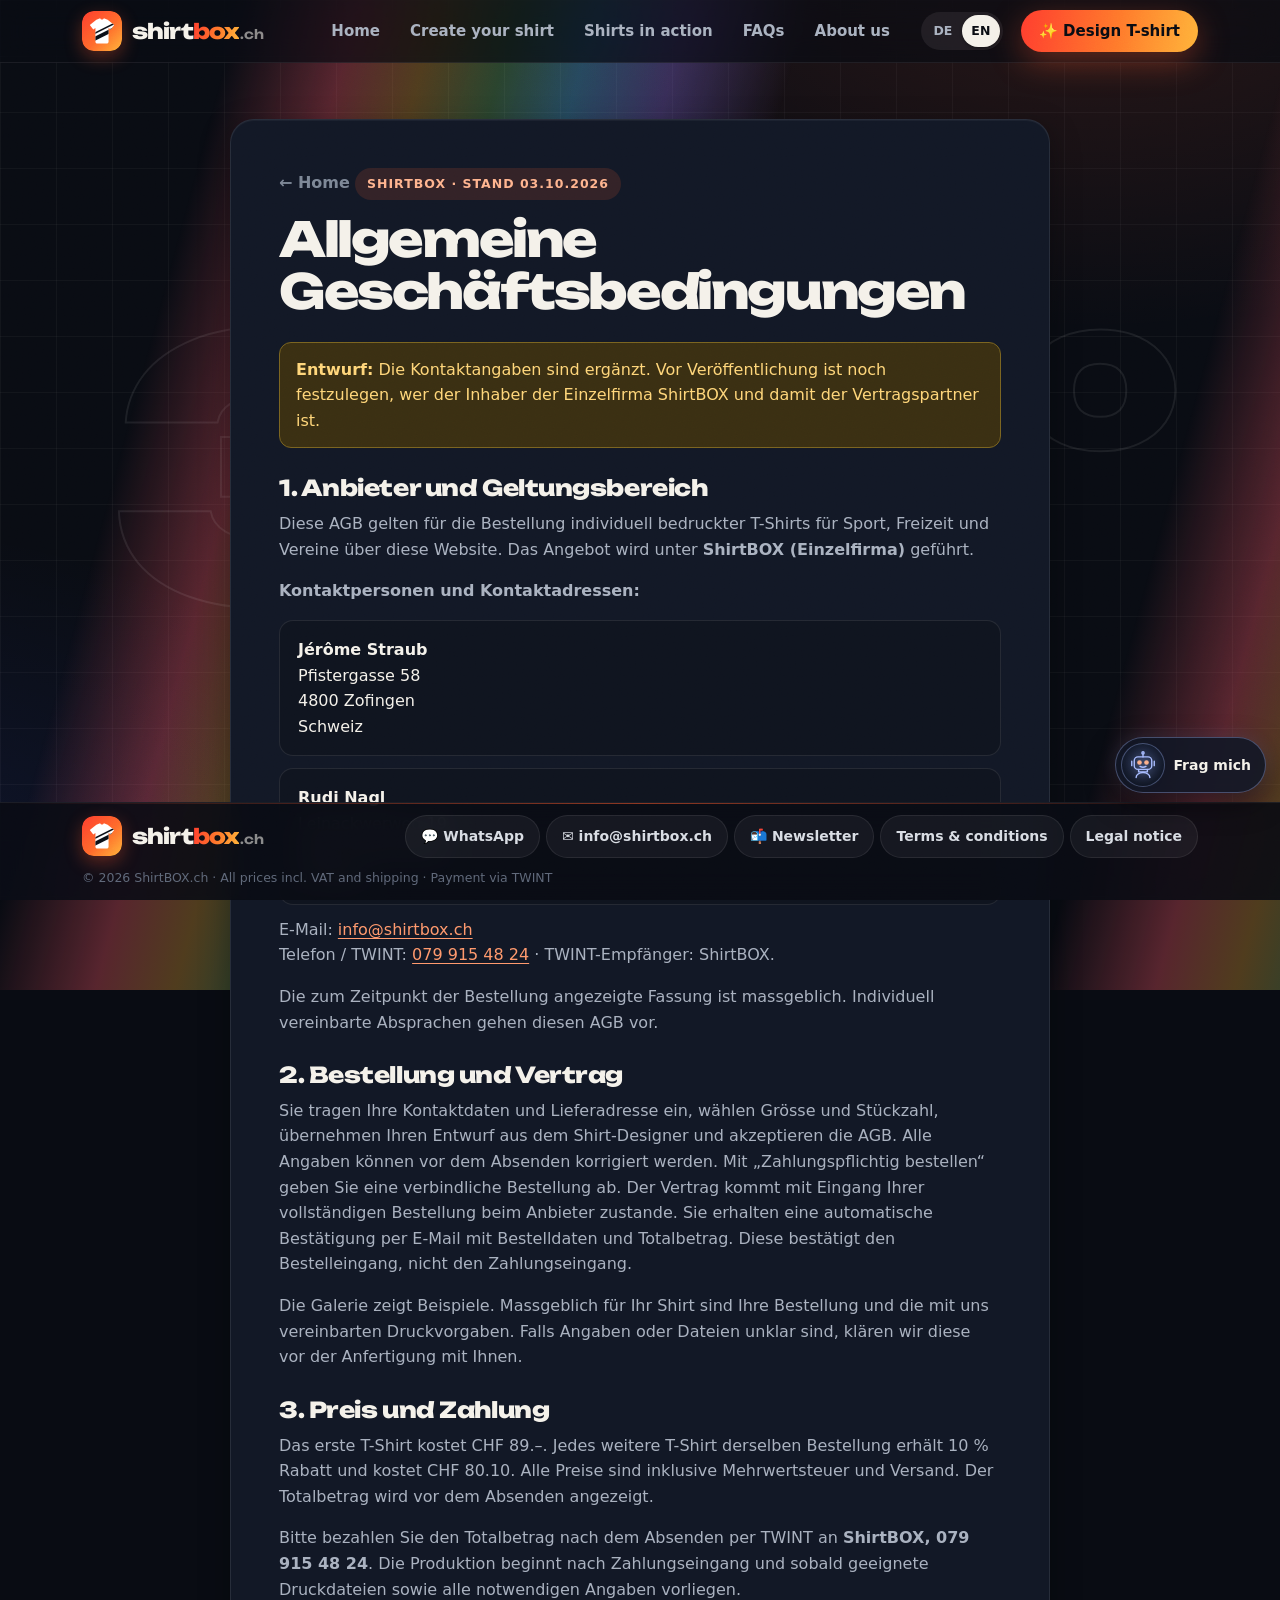
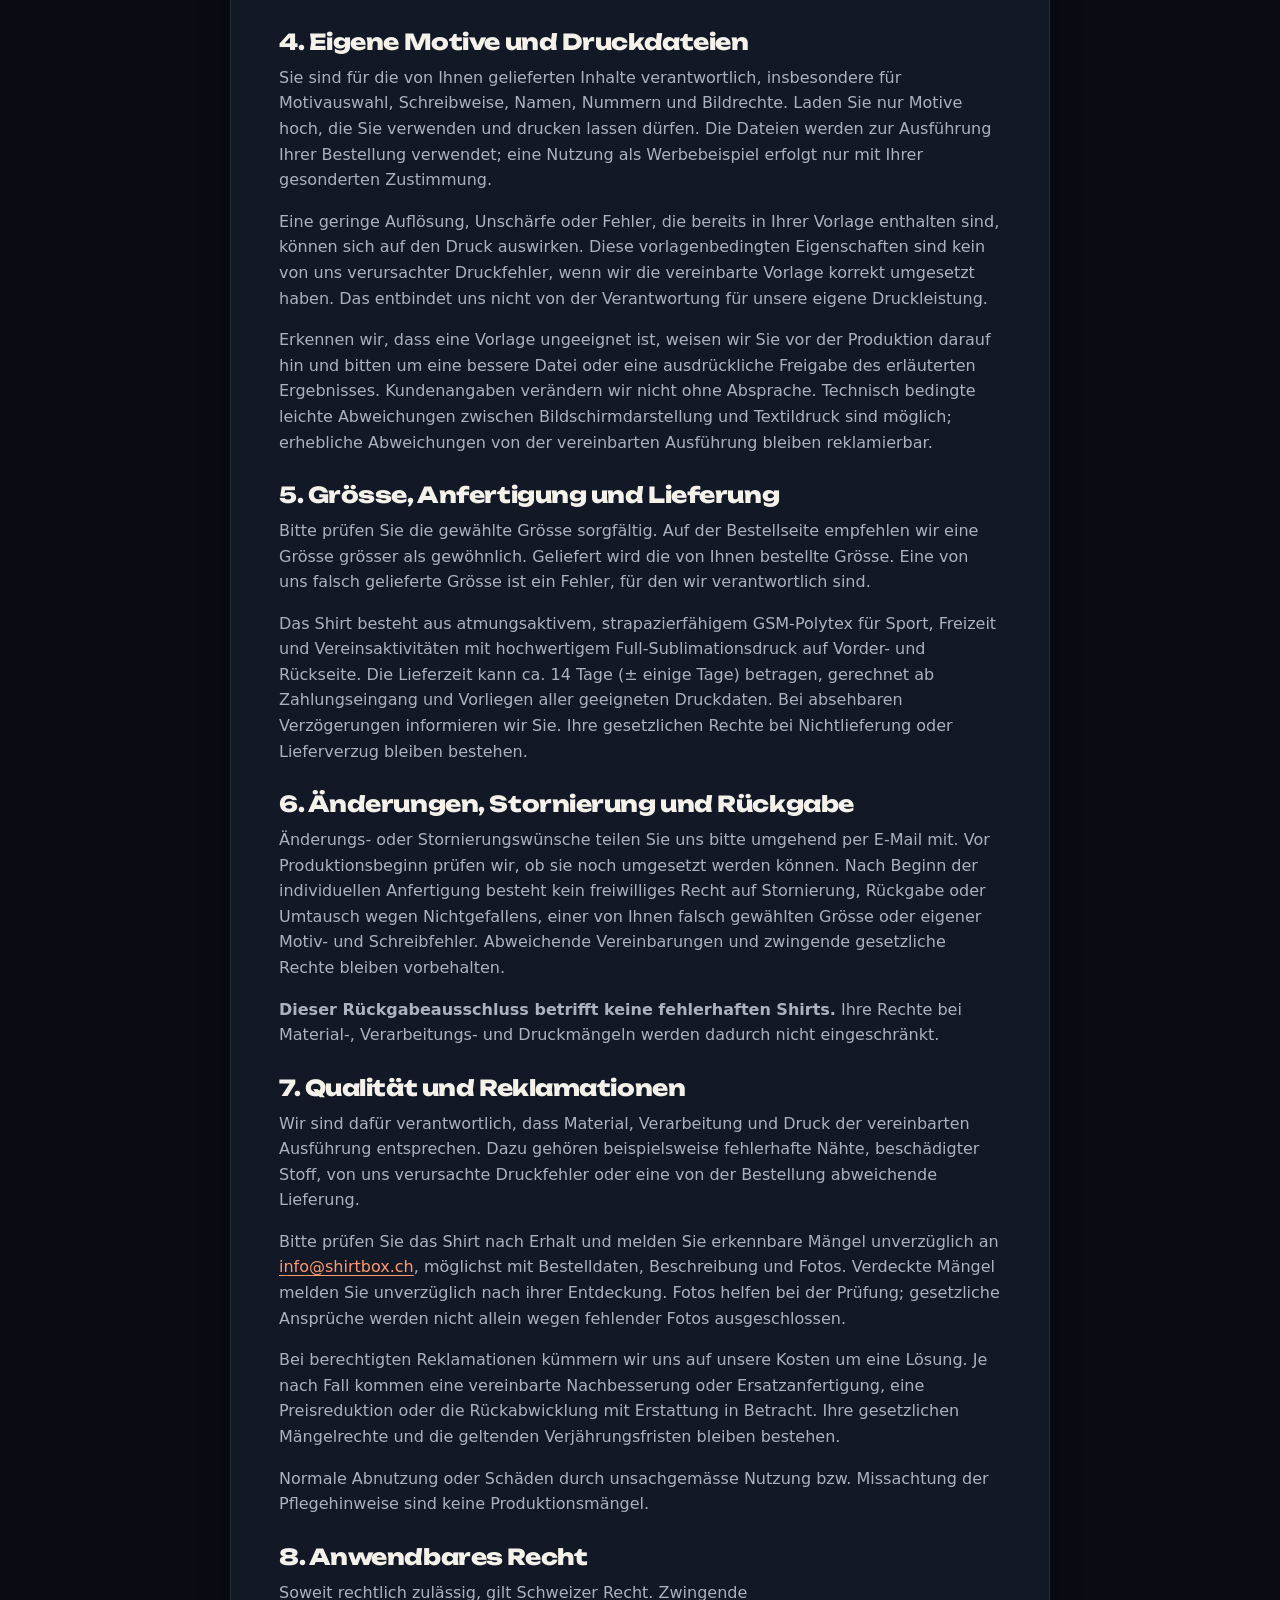
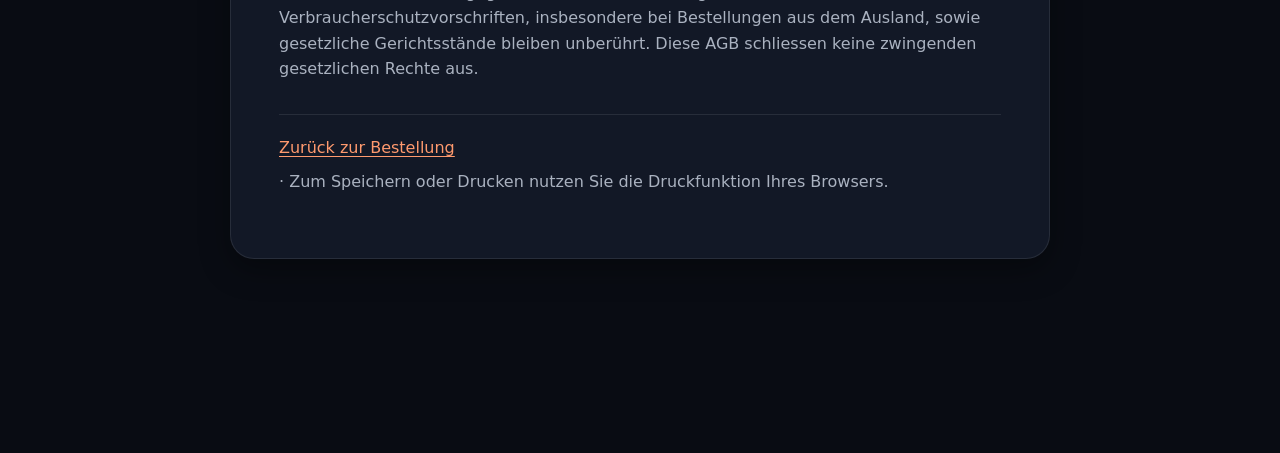
==== agb.html @ a3f75562 "Add files via upload" ====
<!doctype html>
<html lang="de-CH">
<head>
  <meta charset="utf-8">
  <meta name="viewport" content="width=device-width, initial-scale=1">
  <title>Allgemeine Geschäftsbedingungen · ShirtBOX</title>
  <link href="shirtbox-icon.svg" rel="icon" type="image/svg+xml"/><link href="shirtbox.css?v=20261024-360" rel="stylesheet"/><link href="marke.css?v=20261024-fuss" rel="stylesheet"/>
</head>
<body class="page-legal"><header class="masthead">
<a aria-label="ShirtBOX.ch – Startseite" class="brand" href="index.html"><img class="logo-icon" src="shirtbox-icon.svg" alt="" width="64" height="64"/><span class="logo-word">shirt<b>box</b><small>.ch</small></span></a>
<nav aria-label="Hauptnavigation"><a href="index.html">Startseite</a><a href="designhilfe.html">Shirt erstellen</a><a href="shirts-live.html">Shirts live</a><a href="faq.html">FAQs</a><a href="ueber-uns.html">Über uns</a></nav>
<a class="mobile-order-shortcut" href="bestellen.html#bestellen" hidden aria-hidden="true">Zur Bestellung</a>
<div aria-label="Sprache / Language" class="language-switch"><button data-lang="de" type="button">DE</button><button data-lang="en" type="button">EN</button></div>
<a class="btn btn-primary head-cta" href="designhilfe.html">✨ T-Shirt designen</a>
</header>
  <main class="legal-page">
    <a class="legal-back" href="index.html">← Startseite</a>
    <div class="result-label">ShirtBOX · STAND 03.10.2026</div>
    <h1>Allgemeine Geschäftsbedingungen</h1>
    <p class="legal-draft"><strong>Entwurf:</strong> Die Kontaktangaben sind ergänzt. Vor Veröffentlichung ist noch festzulegen, wer der Inhaber der Einzelfirma ShirtBOX und damit der Vertragspartner ist.</p>
    <section><h2>1. Anbieter und Geltungsbereich</h2>
      <p>Diese AGB gelten für die Bestellung individuell bedruckter T-Shirts für Sport, Freizeit und Vereine über diese Website. Das Angebot wird unter <strong>ShirtBOX (Einzelfirma)</strong> geführt.</p>
      <p><strong>Kontaktpersonen und Kontaktadressen:</strong></p>
      <address class="seller-address"><strong>Jérôme Straub</strong><br>Pfistergasse 58<br>4800 Zofingen<br>Schweiz</address>
      <address class="seller-address"><strong>Rudi Nagl</strong><br>Leinackwerweg 19<br>5014 Gretzenbach<br>Schweiz</address>
      <p>E-Mail: <a href="mailto:info@shirtbox.ch">info@shirtbox.ch</a><br>Telefon / TWINT: <a href="tel:+41799154824">079 915 48 24</a> · TWINT-Empfänger: ShirtBOX.</p>
      <p>Die zum Zeitpunkt der Bestellung angezeigte Fassung ist massgeblich. Individuell vereinbarte Absprachen gehen diesen AGB vor.</p></section>
    <section><h2>2. Bestellung und Vertrag</h2>
      <p>Sie tragen Ihre Kontaktdaten und Lieferadresse ein, wählen Grösse und Stückzahl, übernehmen Ihren Entwurf aus dem Shirt-Designer und akzeptieren die AGB. Alle Angaben können vor dem Absenden korrigiert werden. Mit „Zahlungspflichtig bestellen“ geben Sie eine verbindliche Bestellung ab. Der Vertrag kommt mit Eingang Ihrer vollständigen Bestellung beim Anbieter zustande. Sie erhalten eine automatische Bestätigung per E-Mail mit Bestelldaten und Totalbetrag. Diese bestätigt den Bestelleingang, nicht den Zahlungseingang.</p>
      <p>Die Galerie zeigt Beispiele. Massgeblich für Ihr Shirt sind Ihre Bestellung und die mit uns vereinbarten Druckvorgaben. Falls Angaben oder Dateien unklar sind, klären wir diese vor der Anfertigung mit Ihnen.</p></section>
    <section><h2>3. Preis und Zahlung</h2>
      <p>Das erste T-Shirt kostet CHF 89.–. Jedes weitere T-Shirt derselben Bestellung erhält 10 % Rabatt und kostet CHF 80.10. Alle Preise sind inklusive Mehrwertsteuer und Versand. Der Totalbetrag wird vor dem Absenden angezeigt.</p>
      <p>Bitte bezahlen Sie den Totalbetrag nach dem Absenden per TWINT an <strong>ShirtBOX, 079 915 48 24</strong>. Die Produktion beginnt nach Zahlungseingang und sobald geeignete Druckdateien sowie alle notwendigen Angaben vorliegen.</p></section>
    <section><h2>4. Eigene Motive und Druckdateien</h2>
      <p>Sie sind für die von Ihnen gelieferten Inhalte verantwortlich, insbesondere für Motivauswahl, Schreibweise, Namen, Nummern und Bildrechte. Laden Sie nur Motive hoch, die Sie verwenden und drucken lassen dürfen. Die Dateien werden zur Ausführung Ihrer Bestellung verwendet; eine Nutzung als Werbebeispiel erfolgt nur mit Ihrer gesonderten Zustimmung.</p>
      <p>Eine geringe Auflösung, Unschärfe oder Fehler, die bereits in Ihrer Vorlage enthalten sind, können sich auf den Druck auswirken. Diese vorlagenbedingten Eigenschaften sind kein von uns verursachter Druckfehler, wenn wir die vereinbarte Vorlage korrekt umgesetzt haben. Das entbindet uns nicht von der Verantwortung für unsere eigene Druckleistung.</p>
      <p>Erkennen wir, dass eine Vorlage ungeeignet ist, weisen wir Sie vor der Produktion darauf hin und bitten um eine bessere Datei oder eine ausdrückliche Freigabe des erläuterten Ergebnisses. Kundenangaben verändern wir nicht ohne Absprache. Technisch bedingte leichte Abweichungen zwischen Bildschirmdarstellung und Textildruck sind möglich; erhebliche Abweichungen von der vereinbarten Ausführung bleiben reklamierbar.</p></section>
    <section><h2>5. Grösse, Anfertigung und Lieferung</h2>
      <p>Bitte prüfen Sie die gewählte Grösse sorgfältig. Auf der Bestellseite empfehlen wir eine Grösse grösser als gewöhnlich. Geliefert wird die von Ihnen bestellte Grösse. Eine von uns falsch gelieferte Grösse ist ein Fehler, für den wir verantwortlich sind.</p>
      <p>Das Shirt besteht aus atmungsaktivem, strapazierfähigem GSM-Polytex für Sport, Freizeit und Vereinsaktivitäten mit hochwertigem Full-Sublimationsdruck auf Vorder- und Rückseite. Die Lieferzeit kann ca. 14 Tage (± einige Tage) betragen, gerechnet ab Zahlungseingang und Vorliegen aller geeigneten Druckdaten. Bei absehbaren Verzögerungen informieren wir Sie. Ihre gesetzlichen Rechte bei Nichtlieferung oder Lieferverzug bleiben bestehen.</p></section>
    <section><h2>6. Änderungen, Stornierung und Rückgabe</h2>
      <p>Änderungs- oder Stornierungswünsche teilen Sie uns bitte umgehend per E-Mail mit. Vor Produktionsbeginn prüfen wir, ob sie noch umgesetzt werden können. Nach Beginn der individuellen Anfertigung besteht kein freiwilliges Recht auf Stornierung, Rückgabe oder Umtausch wegen Nichtgefallens, einer von Ihnen falsch gewählten Grösse oder eigener Motiv- und Schreibfehler. Abweichende Vereinbarungen und zwingende gesetzliche Rechte bleiben vorbehalten.</p>
      <p><strong>Dieser Rückgabeausschluss betrifft keine fehlerhaften Shirts.</strong> Ihre Rechte bei Material-, Verarbeitungs- und Druckmängeln werden dadurch nicht eingeschränkt.</p></section>
    <section><h2>7. Qualität und Reklamationen</h2>
      <p>Wir sind dafür verantwortlich, dass Material, Verarbeitung und Druck der vereinbarten Ausführung entsprechen. Dazu gehören beispielsweise fehlerhafte Nähte, beschädigter Stoff, von uns verursachte Druckfehler oder eine von der Bestellung abweichende Lieferung.</p>
      <p>Bitte prüfen Sie das Shirt nach Erhalt und melden Sie erkennbare Mängel unverzüglich an <a href="mailto:info@shirtbox.ch">info@shirtbox.ch</a>, möglichst mit Bestelldaten, Beschreibung und Fotos. Verdeckte Mängel melden Sie unverzüglich nach ihrer Entdeckung. Fotos helfen bei der Prüfung; gesetzliche Ansprüche werden nicht allein wegen fehlender Fotos ausgeschlossen.</p>
      <p>Bei berechtigten Reklamationen kümmern wir uns auf unsere Kosten um eine Lösung. Je nach Fall kommen eine vereinbarte Nachbesserung oder Ersatzanfertigung, eine Preisreduktion oder die Rückabwicklung mit Erstattung in Betracht. Ihre gesetzlichen Mängelrechte und die geltenden Verjährungsfristen bleiben bestehen.</p>
      <p>Normale Abnutzung oder Schäden durch unsachgemässe Nutzung bzw. Missachtung der Pflegehinweise sind keine Produktionsmängel.</p></section>
    <section><h2>8. Anwendbares Recht</h2>
      <p>Soweit rechtlich zulässig, gilt Schweizer Recht. Zwingende Verbraucherschutzvorschriften, insbesondere bei Bestellungen aus dem Ausland, sowie gesetzliche Gerichtsstände bleiben unberührt. Diese AGB schliessen keine zwingenden gesetzlichen Rechte aus.</p></section>
    <p class="legal-actions"><a href="index.html">Zurück zur Bestellung</a> · Zum Speichern oder Drucken nutzen Sie die Druckfunktion Ihres Browsers.</p>
  </main>
<footer class="site-footer">
<div class="footer-inner">
<a aria-label="ShirtBOX.ch – Startseite" class="brand" href="index.html"><img class="logo-icon" src="shirtbox-icon.svg" alt="" width="64" height="64" loading="lazy"/><span class="logo-word">shirt<b>box</b><small>.ch</small></span></a>
<nav class="footer-links" aria-label="Kontakt und Rechtliches"><a class="wa" href="https://wa.me/41764690100" rel="noopener" target="_blank">💬 WhatsApp</a><a href="mailto:info@shirtbox.ch">✉️ info@shirtbox.ch</a><a href="newsletter.html">📬 Newsletter</a><a href="agb.html">AGB</a><a href="impressum.html">Impressum</a></nav>
</div>
<p class="footer-legal"><a class="footer-admin" href="https://admin.shirtbox.ch/" rel="nofollow">© 2026 ShirtBOX.ch</a> · Alle Preise inkl. MwSt. und Versand · Bezahlung per TWINT</p>
</footer>
<script defer src="navigation.js?v=20261102-mobil"></script><script defer src="language.js?v=20261102-seite1"></script><script defer src="shirti.js?v=20261102-layout"></script>
</body>
</html>
---- shirtbox.css ----
/* ShirtBOX Design-System 2026 – dunkel, sportlich, Orange.
   Gilt für alle Seiten. Designer (gestalter.css) und Bestellung (bestellung.css) bauen darauf auf.
   --ink ist die Textfarbe (hell), --solid die dunkle Füllfläche, --on-accent der Text auf Orange. */
:root{
  color-scheme:dark;
  --bg:#090c13;--surface:#121826;--surface-2:#0f141f;--ink:#f4f1ea;--ink-2:#aab2c0;--ink-3:#7d8796;
  --line:#ffffff17;--line-2:#ffffff2b;--solid:#232b3b;--on-accent:#090c13;
  --accent:#ff5b2e;--accent-hover:#ff7a54;--accent-soft:#ff5b2e24;
  --fire:linear-gradient(100deg,#ff3d2e,#ff7a2b 55%,#ffb43a);
  --blue:#7d9bff;--blue-soft:#3b5bff26;--sand:#3a3122;--mint:#3ddc8a;--mint-soft:#1f9d6126;--warn:#f4b000;--error:#ff6b5e;
  --radius:20px;--radius-sm:12px;--shadow:0 1px 0 #ffffff0a inset,0 10px 30px #00000059;--shadow-lg:0 1px 0 #ffffff0f inset,0 30px 70px #000000a6;
  --font:"Inter","Segoe UI Variable Text","Segoe UI",system-ui,-apple-system,"Helvetica Neue",Arial,sans-serif;
  --display:"Unbounded","Segoe UI Variable Display","Segoe UI",system-ui,-apple-system,"Helvetica Neue",Arial,sans-serif;
  --wrap:1180px;--gutter:clamp(16px,4vw,32px);
}
*,*::before,*::after{box-sizing:border-box}
/* Feines Raster, orange und blaue Lichtflecken hinter jeder Seite. Der Hintergrund liegt auf html, damit der Regenbogen-Wind (body::after) dazwischen Platz hat. */
html{scroll-behavior:smooth;-webkit-text-size-adjust:100%;background:linear-gradient(#ffffff09 1px,transparent 1px) 0 0/56px 56px fixed,linear-gradient(90deg,#ffffff09 1px,transparent 1px) 0 0/56px 56px fixed,radial-gradient(900px 600px at 85% -10%,#ff5b2e26,transparent 70%) fixed,radial-gradient(800px 600px at -10% 105%,#3b5bff1f,transparent 70%) fixed,var(--bg)}
body{margin:0;background:transparent;color:var(--ink);font:16px/1.6 var(--font);-webkit-font-smoothing:antialiased;overflow-x:hidden}
/* Regenbogen-Wind: feine, helle Farbschleier ziehen langsam von rechts nach links über den Hintergrund. */
body::after{content:"";position:fixed;top:-10vh;left:0;z-index:-1;width:300vw;height:120vh;pointer-events:none;
  background:repeating-linear-gradient(105deg,transparent 0,transparent 20vw,#ff5b6a52 29vw,#ffb43a4a 35vw,#9dff8a3a 41vw,#5ec8ff52 47vw,#9b7bff4a 54vw,transparent 63vw,transparent 80vw);
  animation:sbWind 26s linear infinite;will-change:transform}
@keyframes sbWind{from{transform:translate3d(0,0,0)}to{transform:translate3d(-80vw,0,0)}}
@media(prefers-reduced-motion:reduce){body::after{animation:none}}
/* Feiner 360°-Schriftzug als Wasserzeichen hinter allen Seiten (bleibt beim Scrollen stehen). */
html::after{content:"360°";position:fixed;left:50%;top:52%;z-index:-1;transform:translate(-50%,-50%);pointer-events:none;user-select:none;
  font-family:"Unbounded","Segoe UI",system-ui,sans-serif;font-size:clamp(120px,28vw,560px);font-weight:900;letter-spacing:-.06em;line-height:1;white-space:nowrap;
  color:transparent;-webkit-text-stroke:2px #ffffff14}
@media(max-width:700px){html::after{font-size:36vw;-webkit-text-stroke:1.5px #ffffff1f}}
/* Feine Körnung gegen den sterilen Look. */
body::before{content:"";position:fixed;inset:0;z-index:200;pointer-events:none;opacity:.07;mix-blend-mode:overlay;background-image:url("data:image/svg+xml,%3Csvg xmlns='http://www.w3.org/2000/svg' width='160' height='160'%3E%3Cfilter id='n'%3E%3CfeTurbulence type='fractalNoise' baseFrequency='.85' numOctaves='3' stitchTiles='stitch'/%3E%3C/filter%3E%3Crect width='100%25' height='100%25' filter='url(%23n)'/%3E%3C/svg%3E")}
img,video{max-width:100%;height:auto}
a{color:#ff9a6e;text-underline-offset:3px}
a:hover{color:var(--ink)}
h1,h2,h3{font-family:var(--display);color:var(--ink);line-height:1.08;letter-spacing:-.03em;margin:0 0 .5em}
h1{font-size:clamp(32px,5vw,60px);font-weight:800;letter-spacing:-.05em}
h2{font-size:clamp(24px,3.4vw,42px);font-weight:800;letter-spacing:-.045em}
h3{font-size:20px;font-weight:750;letter-spacing:-.01em}
p{margin:0 0 1em}
[hidden]{display:none!important}
:focus-visible{outline:3px solid var(--blue);outline-offset:3px;border-radius:6px}
html[lang=en] [data-only=de],html:not([lang=en]) [data-only=en]{display:none!important}
.sr-only{position:absolute!important;width:1px;height:1px;overflow:hidden;clip:rect(0 0 0 0);white-space:nowrap}
.trap{position:absolute!important;left:-9999px;width:1px;height:1px;overflow:hidden}
.wrap{max-width:var(--wrap);margin:0 auto;padding:0 var(--gutter)}
.shell{display:block}

/* Knöpfe */
.btn{display:inline-flex;align-items:center;justify-content:center;gap:8px;min-height:52px;padding:0 26px;border:0;border-radius:999px;font:inherit;font-size:17px;font-weight:800;text-decoration:none;cursor:pointer;transition:transform .15s,background .15s,box-shadow .15s}
.btn-primary{background:var(--fire);color:var(--on-accent);box-shadow:0 10px 32px #ff5b2e59}
.btn-primary:hover{background:var(--fire);color:var(--on-accent);transform:translateY(-2px);box-shadow:0 16px 44px #ff5b2e80}
.btn-dark{background:var(--solid);color:#fff}
.btn-dark:hover{background:#2a3346;color:#fff;transform:translateY(-2px)}
.btn-ghost{background:transparent;color:var(--ink);box-shadow:inset 0 0 0 2px var(--line-2)}
.btn-ghost:hover{box-shadow:inset 0 0 0 2px var(--ink);color:var(--ink)}
.btn-lg{min-height:60px;padding:0 32px;font-size:18px}
.kicker,.hero-kicker,.result-label{display:inline-flex;align-items:center;gap:8px;margin:0 0 14px;padding:6px 12px;border-radius:999px;background:var(--accent-soft);color:#ffb48f;font-size:12.5px;font-weight:800;letter-spacing:.08em;text-transform:uppercase}

/* Kopfzeile */
.masthead{position:sticky;top:0;z-index:100;display:flex;align-items:center;gap:18px;max-width:none;margin:0;padding:10px max(var(--gutter),calc((100vw - var(--wrap))/2 + var(--gutter)));background:#090c13b8;backdrop-filter:saturate(1.4) blur(14px);-webkit-backdrop-filter:saturate(1.4) blur(14px);border-bottom:1px solid #ffffff12}
.masthead nav{display:flex;align-items:center;gap:4px;margin-left:auto}
.masthead nav a{padding:8px 13px;border-radius:999px;color:var(--ink-2);font-size:15px;font-weight:650;text-decoration:none;white-space:nowrap;transition:background .15s,color .15s}
.masthead nav a:hover{background:#ffffff12;color:var(--ink)}
.masthead nav a[aria-current=page]{background:var(--ink);color:var(--bg)}
.masthead nav .order-return-link{background:var(--mint-soft);color:#7ff0a8}
.masthead nav .order-return-link:hover{background:#1d4a35;color:#7ff0a8}
.mobile-order-shortcut{display:none!important}
.language-switch{display:flex;flex:none;padding:3px;border-radius:999px;background:#ffffff12}
.language-switch button{min-width:38px;min-height:32px;padding:0 9px;border:0;border-radius:999px;background:transparent;color:var(--ink-2);font:inherit;font-size:12.5px;font-weight:800;cursor:pointer}
.language-switch button.active{background:var(--ink);color:var(--bg);box-shadow:0 1px 3px #00000066}
.head-cta{flex:none;min-height:42px;padding:0 18px;font-size:15px}
@media(max-width:1040px){.head-cta{display:none}}
@media(max-width:860px){
  .masthead{flex-wrap:wrap;gap:8px 12px;padding-top:8px;padding-bottom:6px}
  .language-switch{margin-left:auto}
  .masthead nav{order:3;width:calc(100% + 2*var(--gutter));margin:0 calc(-1*var(--gutter));padding:2px var(--gutter) 4px;overflow-x:auto;scrollbar-width:none;gap:6px}
  .masthead nav::-webkit-scrollbar{display:none}
  .masthead nav a{padding:7px 13px;font-size:14px;background:#ffffff0d}
}

/* Logo und Fusszeile: siehe marke.css */

/* Abschnitte */
.section{padding:clamp(56px,8vw,104px) 0}
.section-head{max-width:720px;margin:0 auto clamp(28px,4vw,48px);text-align:center}
.section-head p{color:var(--ink-2);font-size:clamp(16px,1.6vw,19px)}
.section-cta{display:flex;justify-content:center;gap:12px;flex-wrap:wrap;margin-top:clamp(28px,4vw,44px)}
.section-white{background:var(--surface)}
.section-dark{background:var(--solid);color:#d5dbe3}
.section-dark h2,.section-dark h3{color:#fff}

/* Startseite – Hero */
.hero{position:relative;overflow:hidden;padding:clamp(36px,6vw,80px) 0 clamp(48px,7vw,96px)}
.hero::before{content:"";position:absolute;inset:-30% -10% auto auto;width:720px;height:720px;border-radius:50%;background:radial-gradient(circle,#ff5b2e2e,transparent 65%);pointer-events:none}
.hero::after{content:"";position:absolute;inset:auto auto -40% -15%;width:640px;height:640px;border-radius:50%;background:radial-gradient(circle,#2457e61f,transparent 65%);pointer-events:none}
.hero-grid{position:relative;z-index:1;display:grid;grid-template-columns:1.05fr .95fr;gap:clamp(28px,5vw,64px);align-items:center}
.hero h1 .hl{background:linear-gradient(100deg,var(--accent),#ff9a3d);-webkit-background-clip:text;background-clip:text;color:transparent}
.hero-lead{max-width:560px;color:var(--ink-2);font-size:clamp(17px,1.8vw,20px)}
.hero-actions{display:flex;flex-wrap:wrap;gap:12px;margin:28px 0 26px}
.hero-facts{display:flex;flex-wrap:wrap;gap:8px 20px;margin:0;padding:0;list-style:none;color:var(--ink-2);font-size:14.5px;font-weight:600}
.hero-facts li::before{content:"✓";display:inline-grid;place-items:center;width:20px;height:20px;margin-right:7px;border-radius:50%;background:var(--mint-soft);color:var(--mint);font-size:12px;font-weight:900}
.hero-visual{position:relative;height:clamp(340px,40vw,500px)}
.hero-card{position:absolute;width:62%;margin:0;border-radius:22px;overflow:hidden;background:#737373;box-shadow:var(--shadow-lg);border:6px solid #fff}
.hero-card img{display:block;width:100%;aspect-ratio:1/1;object-fit:cover}
.hero-card.c1{left:0;top:12%;transform:rotate(-7deg)}
.hero-card.c2{right:0;top:0;transform:rotate(6deg)}
.hero-card.c3{left:21%;bottom:0;width:58%;transform:rotate(-1deg);z-index:2}
.hero-badge{position:absolute;z-index:3;display:flex;align-items:center;gap:10px;padding:10px 14px;border-radius:16px;background:#fff;box-shadow:var(--shadow-lg);font-size:14px;font-weight:700;line-height:1.25;animation:float 5s ease-in-out infinite}
.hero-badge span{font-size:22px}
.hero-badge small{display:block;color:var(--ink-3);font-weight:600;font-size:12px}
.hero-badge.b1{left:-4%;bottom:16%}
.hero-badge.b2{right:-2%;top:46%;animation-delay:-2.5s}
@keyframes float{50%{transform:translateY(-8px)}}
@media(prefers-reduced-motion:reduce){.hero-badge{animation:none}}
@media(max-width:900px){
  .hero-grid{grid-template-columns:1fr}
  .hero-copy{text-align:center}
  .hero-lead{margin-left:auto;margin-right:auto}
  .hero-actions,.hero-facts{justify-content:center}
  .hero-visual{max-width:460px;width:100%;margin:0 auto;height:min(92vw,420px)}
}
@media(max-width:520px){.hero-actions .btn{width:100%}.hero-badge.b1{left:0}.hero-badge.b2{right:0}}

/* Schritte */
.steps{display:grid;grid-template-columns:repeat(3,1fr);gap:18px;margin:0;padding:0;list-style:none;counter-reset:step}
.step{position:relative;padding:30px 26px 28px;border-radius:var(--radius);background:var(--surface);border:1px solid var(--line);box-shadow:var(--shadow)}
.step-num{display:grid;place-items:center;width:52px;height:52px;margin-bottom:18px;border-radius:16px;background:var(--solid);color:#fff;font-family:var(--display);font-size:24px;font-weight:850}
.step:nth-child(2) .step-num{background:var(--fire);color:var(--on-accent)}
.step:nth-child(3) .step-num{background:var(--blue)}
.step p{margin:0;color:var(--ink-2)}
.step-emoji{position:absolute;top:24px;right:24px;font-size:30px}
@media(max-width:820px){.steps{grid-template-columns:1fr}}

/* Anlässe */
.chips{display:flex;flex-wrap:wrap;justify-content:center;gap:10px;max-width:900px;margin:0 auto}
.chip{display:inline-flex;align-items:center;gap:8px;padding:11px 18px;border-radius:999px;background:var(--surface);border:1px solid var(--line);box-shadow:var(--shadow);font-weight:700;font-size:15.5px;color:var(--ink);text-decoration:none;transition:transform .15s,border-color .15s}
.chip:hover{transform:translateY(-2px);border-color:var(--accent);color:var(--ink)}

/* Karussell */
.box-carousel{max-width:100%;margin:0 auto}
.box-stage{position:relative;height:clamp(300px,36vw,440px);max-width:980px;margin:0 auto;overflow:hidden}
.box-gallery{position:absolute;inset:0;touch-action:pan-y;outline-offset:-5px}
.box-item{position:absolute;left:50%;top:10px;width:clamp(170px,26vw,290px);height:clamp(240px,30vw,360px);padding:0;border:0;background:transparent;cursor:pointer;will-change:transform}
.box-item img{display:block;width:100%;height:100%;object-fit:contain;filter:drop-shadow(0 18px 22px #0e1a2b33)}
.carousel-hint{margin:10px 0 0;text-align:center;color:var(--ink-3);font-size:14px}
.box-viewer{width:min(1000px,96vw);max-height:92vh;padding:16px;border:0;border-radius:24px;background:var(--surface);box-shadow:var(--shadow-lg)}
.box-viewer::backdrop{background:#0e1a2bd9;backdrop-filter:blur(4px)}
.box-viewer-top{display:flex;justify-content:flex-end}
.box-viewer-top button{min-height:44px;padding:0 18px;border:0;border-radius:999px;background:var(--solid);color:#fff;font:inherit;font-weight:700;cursor:pointer}
.box-viewer-images{text-align:center}
.box-viewer-images figure{margin:0}
.box-viewer-images img{width:auto;max-width:100%;max-height:76vh;object-fit:contain}
@media(max-width:600px){.box-stage{height:290px}.box-item{width:180px;height:240px}}

/* Qualität */
.features{display:grid;grid-template-columns:repeat(4,1fr);gap:16px}
.feature{padding:26px 22px;border-radius:var(--radius);background:#ffffff0d;border:1px solid #ffffff1a}
.feature-icon{display:grid;place-items:center;width:48px;height:48px;margin-bottom:16px;border-radius:14px;background:#ffffff14;font-size:24px}
.feature h3{font-size:18px;margin-bottom:6px}
.feature p{margin:0;color:#aab4c2;font-size:15px}
.section-dark .kicker{background:#ff5b2e26;color:#ff9a7a}
.section-dark .section-head p{color:#aab4c2}
.live-teaser{display:flex;align-items:center;justify-content:space-between;gap:20px;flex-wrap:wrap;margin-top:24px;padding:22px 26px;border-radius:var(--radius);background:var(--fire);color:var(--on-accent)}
.live-teaser strong{display:block;font-size:20px}
.live-teaser p{margin:0;font-weight:600}
@media(max-width:960px){.features{grid-template-columns:1fr 1fr}}
@media(max-width:520px){.features{grid-template-columns:1fr}}

/* Preise */
.pricing{display:grid;grid-template-columns:1fr 1fr;gap:20px;max-width:940px;margin:0 auto}
.price-card{padding:32px;border-radius:24px;background:var(--surface);border:1px solid var(--line);box-shadow:var(--shadow)}
.price-card.main{background:var(--solid);color:#d5dbe3;border-color:var(--ink)}
.price-card.main h3{color:#fff}
.price-big{display:flex;align-items:baseline;gap:10px;margin:8px 0 4px;font-family:var(--display);font-size:clamp(46px,6vw,64px);font-weight:850;letter-spacing:-.04em;color:#fff;line-height:1}
.price-big small{font-size:17px;font-weight:600;letter-spacing:0;color:#aab4c2}
.price-list{margin:22px 0 26px;padding:0;list-style:none}
.price-list li{display:flex;gap:10px;padding:7px 0;font-size:15.5px}
.price-list li::before{content:"✓";color:var(--accent);font-weight:900}
.price-table{width:100%;border-collapse:collapse;font-size:16px}
.price-table td{padding:12px 0;border-bottom:1px solid var(--line)}
.price-table td:last-child{text-align:right;font-weight:800}
.price-table tr:last-child td{border-bottom:0}
.price-note{margin:16px 0 0;color:var(--ink-3);font-size:14px}
.price-card .btn{width:100%}
@media(max-width:760px){.pricing{grid-template-columns:1fr}.price-card{padding:26px 22px}}

/* Fragen (Akkordeon, überall gleich) */
.faq-list{max-width:820px;margin:0 auto}
details{border-bottom:1px solid var(--line)}
details summary{position:relative;display:block;padding:20px 48px 20px 0;font-weight:750;font-size:17px;cursor:pointer;list-style:none}
details summary::-webkit-details-marker{display:none}
details summary::after{content:"+";position:absolute;right:4px;top:50%;display:grid;place-items:center;width:32px;height:32px;margin-top:-16px;border-radius:50%;background:#ffffff12;font-size:20px;font-weight:500;transition:transform .2s,background .2s}
details[open] summary::after{transform:rotate(45deg);background:var(--fire);color:var(--on-accent)}
details>p{margin:0 0 20px;color:var(--ink-2)}

/* Abschluss-Band */
.cta-band{position:relative;overflow:hidden;padding:clamp(48px,7vw,80px) clamp(24px,5vw,64px);border-radius:32px;background:var(--solid);color:#c5ccd6;text-align:center}
.cta-band::before{content:"";position:absolute;inset:-50% -20% auto auto;width:560px;height:560px;border-radius:50%;background:radial-gradient(circle,#ff5b2e55,transparent 65%)}
.cta-band>*{position:relative}
.cta-band h2{color:#fff}
.cta-band p{max-width:560px;margin:0 auto 28px;font-size:18px}
.cta-band .help{margin:22px 0 0;font-size:15px}
.cta-band .help a{color:#fff}

/* FAQ-Seite */
.page-head{padding:clamp(36px,6vw,72px) 0 clamp(24px,4vw,40px);text-align:center}
.page-head p{max-width:640px;margin:0 auto;color:var(--ink-2);font-size:clamp(16px,1.6vw,19px)}
.faq{max-width:var(--wrap);margin:0 auto;padding:0 var(--gutter) clamp(56px,8vw,96px)}
.faq-head{padding:clamp(36px,6vw,64px) 0 clamp(24px,4vw,40px);text-align:center}
.faq-head p{color:var(--ink-2);font-size:clamp(16px,1.6vw,19px)}
.faq-grid{display:grid;grid-template-columns:minmax(0,1fr) 340px;gap:28px;align-items:start}
.faq-panel{margin-bottom:18px;padding:8px 28px 8px;border-radius:var(--radius);background:var(--surface);border:1px solid var(--line);box-shadow:var(--shadow)}
.faq-panel h2{margin:22px 0 4px;font-size:22px;letter-spacing:-.02em}
.faq-panel details:last-child{border-bottom:0}
.faq-aside{position:sticky;top:96px;padding:28px;border-radius:24px;background:var(--solid);color:#c5ccd6}
.faq-aside h2{color:#fff;font-size:26px}
.faq-price{display:grid;gap:2px;margin:18px 0 22px;padding:16px;border-radius:16px;background:#ffffff0d}
.faq-price strong{font-family:var(--display);font-size:36px;color:#fff;letter-spacing:-.03em}
.faq-price span{font-size:14px}
.faq-cta,.faq-contact{display:flex;align-items:center;justify-content:center;min-height:52px;border-radius:999px;font-weight:800;text-decoration:none}
.faq-cta{background:var(--fire);color:var(--on-accent)}
.faq-cta:hover{background:var(--fire);color:var(--on-accent)}
.faq-contact{margin-top:10px;color:#fff;box-shadow:inset 0 0 0 2px #ffffff33}
.faq-contact:hover{color:#fff;box-shadow:inset 0 0 0 2px #fff}
@media(max-width:900px){.faq-grid{grid-template-columns:1fr}.faq-aside{position:static}.faq-panel{padding:6px 18px}}

/* Shirts live */
.live{display:grid;grid-template-columns:minmax(0,.9fr) minmax(0,1.1fr);gap:clamp(28px,5vw,64px);align-items:center;max-width:var(--wrap);margin:0 auto;padding:clamp(36px,6vw,80px) var(--gutter)}
.live-video video{display:block;width:100%;height:auto;aspect-ratio:720/966;object-fit:cover;border-radius:28px;background:var(--solid);box-shadow:var(--shadow-lg)}
.live-lead{color:var(--ink-2);font-size:clamp(17px,1.8vw,20px)}
.live-facts{display:grid;gap:12px;margin:26px 0 30px;padding:0;list-style:none}
.live-facts li{display:grid;grid-template-columns:auto 1fr;column-gap:14px;padding:16px 18px;border-radius:16px;background:var(--surface);border:1px solid var(--line)}
.live-facts li::before{content:"✓";grid-row:span 2;display:grid;place-items:center;width:34px;height:34px;border-radius:10px;background:var(--mint-soft);color:var(--mint);font-weight:900}
.live-facts strong{font-size:17px}
.live-facts span{color:var(--ink-2);font-size:15px}
.live-cta{display:inline-flex;align-items:center;min-height:58px;padding:0 30px;border-radius:999px;background:var(--fire);color:var(--on-accent);font-size:18px;font-weight:800;text-decoration:none;box-shadow:0 8px 24px #ff5b2e45}
.live-cta:hover{background:var(--fire);color:var(--on-accent)}
@media(max-width:820px){.live{grid-template-columns:1fr}.live-video{max-width:420px;margin:0 auto}.live-copy{text-align:center}.live-facts{text-align:left}}

/* Über uns */
.about-us{max-width:var(--wrap);margin:0 auto;padding:clamp(36px,6vw,72px) var(--gutter) clamp(56px,8vw,96px)}
.about-intro{display:grid;grid-template-columns:1.1fr .9fr;gap:clamp(28px,5vw,56px);align-items:center;margin-bottom:clamp(36px,5vw,64px)}
.about-portrait{margin:0}
.about-portrait img{display:block;width:100%;border-radius:28px;box-shadow:var(--shadow-lg)}
.about-portrait figcaption{margin-top:12px;color:var(--ink-3);font-size:14px;font-weight:600;text-align:center}
.about-intro-copy h2{font-size:clamp(36px,5vw,58px)}
.about-lead{font-family:var(--display);font-size:clamp(22px,2.6vw,30px);font-weight:750;line-height:1.25;letter-spacing:-.02em}
.about-intro-copy p:not(.about-lead):not(.hero-kicker){color:var(--ink-2);font-size:18px}
.about-story{display:grid;grid-template-columns:repeat(3,1fr);gap:18px}
.about-story article{padding:28px 26px;border-radius:var(--radius);background:var(--surface);border:1px solid var(--line);box-shadow:var(--shadow)}
.about-story h3{font-size:22px}
.about-story p{color:var(--ink-2);margin-bottom:.8em}
.about-story blockquote{margin:16px 0 0;padding:16px 18px;border-radius:14px;background:var(--accent-soft);color:#ffb48f;font-size:18px;font-weight:750}
.about-finish{margin-top:clamp(36px,5vw,56px);padding:clamp(36px,6vw,64px) 24px;border-radius:32px;background:var(--solid);color:#c5ccd6;text-align:center;font-size:18px}
.about-finish p{margin:0 0 6px}
.about-motto{margin-top:18px!important;font-family:var(--display);font-size:clamp(26px,3.6vw,42px);font-weight:850;letter-spacing:-.03em;color:#fff}
.about-game-on{color:var(--accent);font-size:22px;font-weight:800}
@media(max-width:900px){.about-intro,.about-story{grid-template-columns:1fr}}

/* Rechtliches und Danke */
.legal-page,.result{width:calc(100% - 2*var(--gutter));max-width:820px;margin:clamp(28px,5vw,56px) auto clamp(56px,8vw,96px);padding:clamp(28px,5vw,48px);border-radius:24px;background:var(--surface);border:1px solid var(--line);box-shadow:var(--shadow)}
.legal-page h1,.result h1{font-size:clamp(32px,5vw,48px)}
.legal-page h2{margin-top:32px;font-size:22px;letter-spacing:-.02em}
.legal-page section h2:first-child{margin-top:28px}
.legal-page p{color:var(--ink-2)}
.legal-back,.top-home-link{display:inline-block;margin-bottom:18px;color:var(--ink-3);font-weight:700;text-decoration:none}
.legal-back:hover{color:var(--ink)}
.legal-draft{padding:14px 16px;border-radius:12px;background:#3a2f12;border:1px solid #7a6420;color:#ffd67a!important}
.seller-address{margin:12px 0;padding:16px 18px;border-radius:14px;background:var(--surface-2);border:1px solid var(--line);font-style:normal;line-height:1.6}
.legal-actions{display:flex;flex-wrap:wrap;gap:8px 16px;margin-top:32px;padding-top:20px;border-top:1px solid var(--line)}
.result{text-align:center}
.result .top-home-link{display:none}
.result p{color:var(--ink-2);font-size:18px}
.result strong{color:var(--ink)}
.result-icon{display:grid;place-items:center;width:84px;height:84px;margin:0 auto 18px;border-radius:50%;background:var(--mint-soft);font-size:42px}
.thankyou-steps{display:grid;gap:10px;max-width:520px;margin:28px auto;padding:0;list-style:none;text-align:left}
.thankyou-steps li{display:flex;gap:14px;align-items:flex-start;padding:16px 18px;border-radius:16px;background:var(--surface-2);border:1px solid var(--line);font-size:16px;color:var(--ink-2)}
.thankyou-steps b{display:grid;place-items:center;flex:none;width:30px;height:30px;border-radius:50%;background:var(--solid);color:#fff;font-size:14px}
.result-actions{display:flex;justify-content:center;flex-wrap:wrap;gap:12px;margin-top:24px}

/* Formular-Grundlagen */
input,select,textarea,button{font:inherit;color:inherit}
input:not([type]),input[type=text],input[type=email],input[type=tel],input[type=number],select,textarea{width:100%;min-height:50px;padding:12px 14px;border:1.5px solid var(--line-2);border-radius:var(--radius-sm);background:var(--surface);color:var(--ink);font-size:16px;line-height:1.4;transition:border-color .15s,box-shadow .15s}
input:focus,select:focus,textarea:focus{outline:0;border-color:var(--blue);box-shadow:0 0 0 4px #2457e626}
input::placeholder,textarea::placeholder{color:#9aa2ae}
select{appearance:none;-webkit-appearance:none;padding-right:38px;background-image:url("data:image/svg+xml,%3Csvg xmlns='http://www.w3.org/2000/svg' width='12' height='8' viewBox='0 0 12 8'%3E%3Cpath d='M1 1l5 5 5-5' fill='none' stroke='%23f4f1ea' stroke-width='2'/%3E%3C/svg%3E");background-repeat:no-repeat;background-position:right 14px center}
input[type=checkbox]{accent-color:var(--mint)}
---- marke.css ----
/* ShirtBOX Marke – Logo und Fusszeile, auf allen Seiten gleich. */
@font-face{font-family:"Unbounded";font-style:normal;font-weight:500 900;font-display:swap;src:url(schrift/unbounded-latin.woff2) format("woff2")}

/* Logo: Symbol + Wortmarke. Farbe der Wortmarke folgt dem Hintergrund (currentColor). */
.brand{display:inline-flex;align-items:center;gap:10px;flex:none;color:#f4f1ea;text-decoration:none!important}
.brand:hover{color:inherit}
.logo-icon{display:block;width:40px;height:40px;flex:none;border-radius:12px;box-shadow:0 6px 18px #ff5b2e55;transition:transform .35s cubic-bezier(.3,1.6,.5,1)}
.brand:hover .logo-icon{transform:rotate(-8deg) scale(1.06)}
.logo-word{font-family:"Unbounded","Segoe UI",system-ui,sans-serif;font-size:21px;font-weight:800;letter-spacing:-.04em;line-height:1;white-space:nowrap}
.logo-word b{font-weight:800;background:linear-gradient(100deg,#ff3d2e,#ff7a2b 55%,#ffb43a);-webkit-background-clip:text;background-clip:text;color:transparent}
.logo-word small{margin-left:1px;font-size:.62em;font-weight:600;letter-spacing:0;opacity:.55}
/* Ältere dunkle Seite (Eigenes Bild): helle Wortmarke, Fremdstile der alten Fusszeile neutralisieren. */
body.simple-home .brand{color:#f4f1ea!important}
body.simple-home .site-footer{position:relative!important;bottom:auto!important;display:block!important;max-width:none!important;margin:40px 0 0!important;padding:0!important;border:0!important;border-radius:0!important;box-shadow:none!important;background:#090c13!important;font-size:inherit!important}
body.simple-home{background:linear-gradient(#ffffff09 1px,transparent 1px) 0 0/56px 56px fixed,linear-gradient(90deg,#ffffff09 1px,transparent 1px) 0 0/56px 56px fixed,radial-gradient(900px 600px at 85% -10%,#ff5b2e26,transparent 70%),radial-gradient(800px 600px at -10% 105%,#3b5bff1f,transparent 70%) fixed,#090c13!important}
body.simple-home .site-footer .brand,body.simple-home .site-footer .logo-word{color:#f4f1ea!important;opacity:1!important}
body.simple-home .footer-inner{justify-content:space-between!important;text-align:left!important}
body.simple-home .footer-legal{text-align:left!important}
body.simple-home [data-lang].active{background:#ff7a2b!important;border-color:#ff7a2b!important;color:#090c13!important}
@media(max-width:860px){.logo-icon{width:34px;height:34px;border-radius:10px}.logo-word{font-size:18px}}

/* Hintergrund-Werkzeuge (navigation.js): hauchdünne Strichzeichnungen, tauchen abwechselnd auf, schweben leicht und verblassen. */
.sb-tools{position:fixed;inset:0;z-index:-1;overflow:hidden;pointer-events:none}
.sb-tools span{position:absolute;opacity:0;animation:sbTool 9s ease-in-out forwards}
.sb-tools svg{display:block;width:100%;height:100%;overflow:visible;fill:none;stroke:currentColor;stroke-width:1.2;stroke-linecap:round;stroke-linejoin:round}
.sb-tools svg *{vector-effect:non-scaling-stroke}
.sb-tools span.is-still{animation:none;opacity:.13;transform:rotate(var(--r))}
.sb-tools .is-fly{animation:sbFly 7.5s cubic-bezier(.25,.1,.3,1) forwards}
@keyframes sbFly{0%{opacity:0;transform:translate(var(--dx),var(--dy)) scale(.12) rotate(calc(var(--r) - 90deg))}30%{opacity:.22}65%{opacity:.2}100%{opacity:0;transform:translate(0,0) scale(1.35) rotate(var(--r))}}
@keyframes sbTool{0%{opacity:0;transform:translateY(16px) rotate(var(--r)) scale(.9)}25%,70%{opacity:.2}100%{opacity:0;transform:translateY(-16px) rotate(var(--r)) scale(1)}}

/* Fusszeile: eine schlanke Zeile – Logo, Kontakt, Rechtliches. */
.site-footer{position:relative;margin:0;background:#090c13;color:#9aa3b2;overflow:hidden}
.site-footer::before{content:"";position:absolute;inset:0 0 auto;height:1px;background:linear-gradient(90deg,transparent,#ff5b2e88,transparent)}
.footer-inner{display:flex;align-items:center;justify-content:space-between;gap:20px 32px;flex-wrap:wrap;max-width:1180px;margin:0 auto;padding:34px clamp(16px,4vw,32px) 22px}
.site-footer .brand{color:#f4f1ea}
.footer-links{display:flex;flex-wrap:wrap;gap:6px}
.footer-links a{display:inline-flex;align-items:center;gap:7px;padding:9px 15px;border-radius:999px;background:#ffffff0d;border:1px solid #ffffff14;color:#d9dde4;font-size:14px;font-weight:650;text-decoration:none;transition:background .15s,border-color .15s,color .15s}
.footer-links a:hover{background:#ff5b2e;border-color:#ff5b2e;color:#090c13}
.footer-legal{max-width:1180px;margin:0 auto;padding:0 clamp(16px,4vw,32px) 28px;color:#5f6879;font-size:12.5px}
/* Unauffälliger Zugang zur Verwaltung: sieht aus wie normaler Text. */
.footer-legal .footer-admin,.footer-legal .footer-admin:hover{color:inherit!important;text-decoration:none!important;cursor:default}
@media(max-width:700px){.footer-inner{flex-direction:column;align-items:flex-start}.footer-links a{padding:8px 13px;font-size:13.5px}}
/* Fusszeile bleibt wie die Kopfzeile immer sichtbar: klebt unten am Bildschirm, bis ihr Platz am Seitenende erreicht ist. */
.site-footer{position:sticky;bottom:0;z-index:90;background:#090c13e6;-webkit-backdrop-filter:saturate(1.4) blur(14px);backdrop-filter:saturate(1.4) blur(14px);border-top:1px solid #ffffff12}
.site-footer .footer-inner{padding-top:12px;padding-bottom:10px}
.site-footer .footer-legal{padding-bottom:12px}
@media(max-width:700px){
  .site-footer .brand,.site-footer .footer-legal{display:none}
  .site-footer .footer-inner{padding:8px 12px calc(8px + env(safe-area-inset-bottom))}
  .footer-links{flex-wrap:nowrap;overflow-x:auto;width:100%;scrollbar-width:none}
  .footer-links::-webkit-scrollbar{display:none}
  .footer-links a{flex:none;padding:7px 12px;font-size:13px}
}
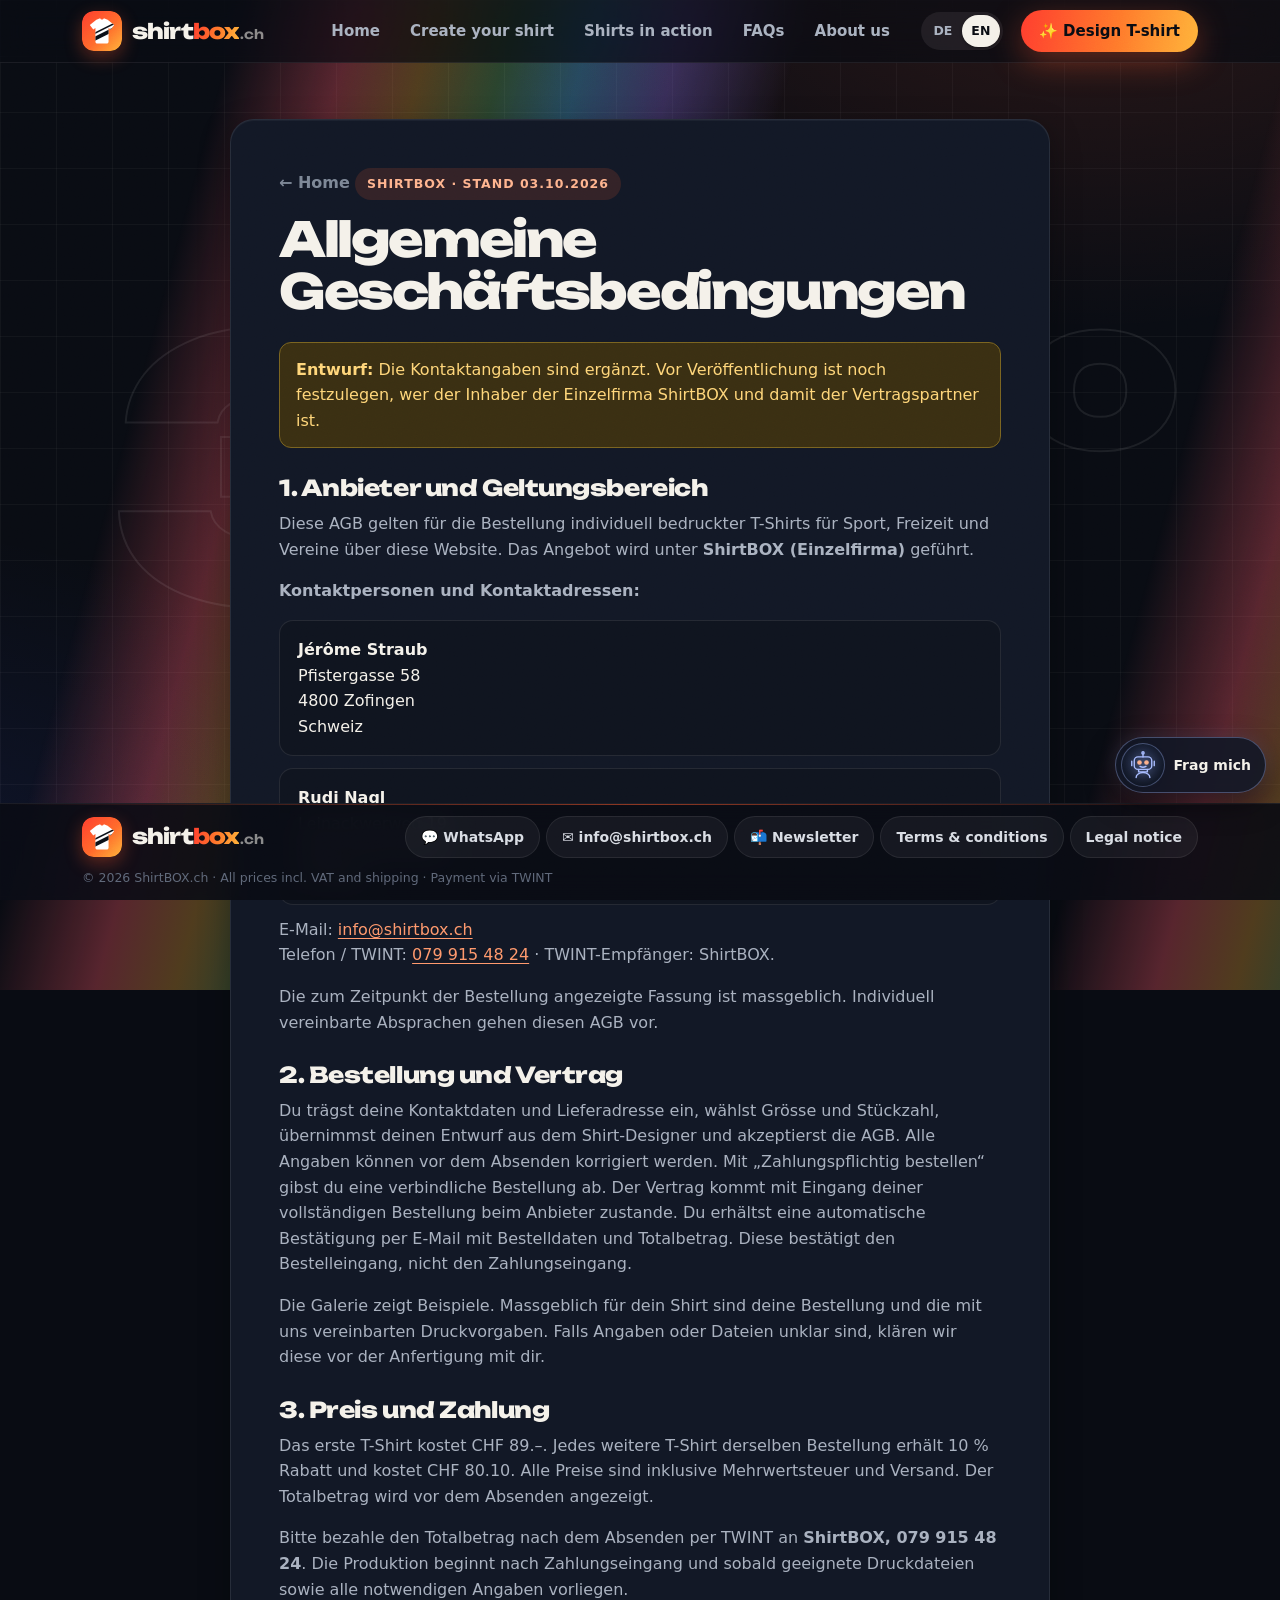
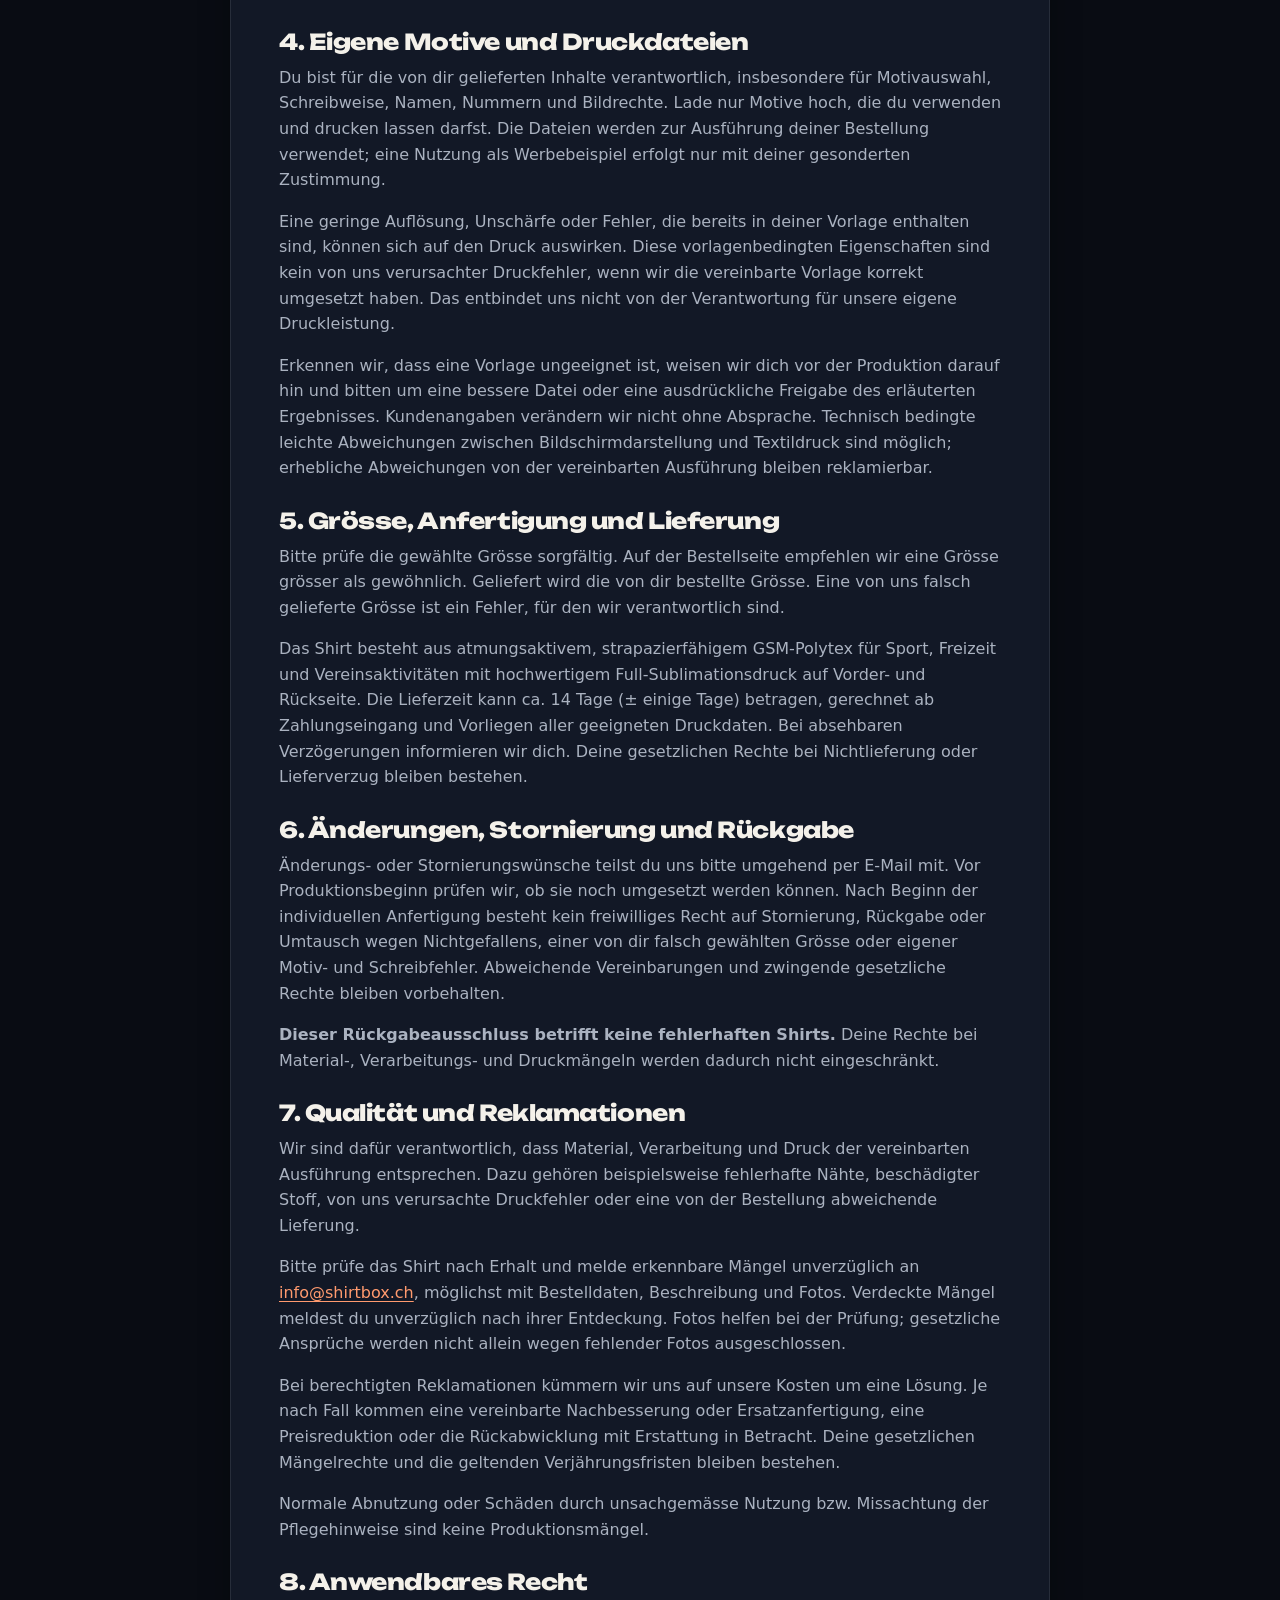
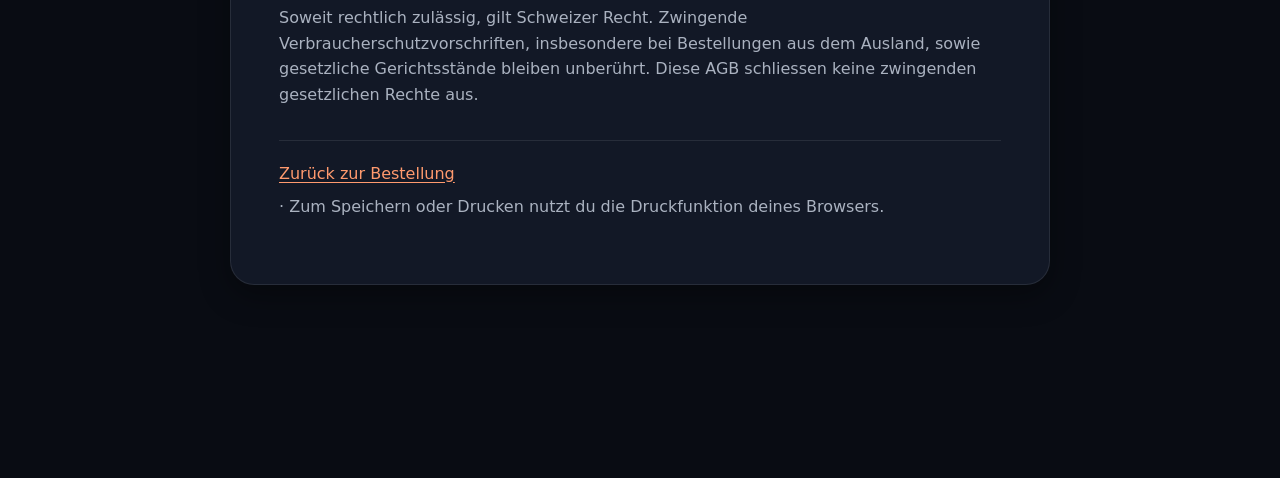
==== commit 9d052d3e: "Add files via upload" ====
--- a/agb.html
+++ b/agb.html
@@ -26,29 +26,29 @@
       <p>E-Mail: <a href="mailto:info@shirtbox.ch">info@shirtbox.ch</a><br>Telefon / TWINT: <a href="tel:+41799154824">079 915 48 24</a> · TWINT-Empfänger: ShirtBOX.</p>
       <p>Die zum Zeitpunkt der Bestellung angezeigte Fassung ist massgeblich. Individuell vereinbarte Absprachen gehen diesen AGB vor.</p></section>
     <section><h2>2. Bestellung und Vertrag</h2>
-      <p>Sie tragen Ihre Kontaktdaten und Lieferadresse ein, wählen Grösse und Stückzahl, übernehmen Ihren Entwurf aus dem Shirt-Designer und akzeptieren die AGB. Alle Angaben können vor dem Absenden korrigiert werden. Mit „Zahlungspflichtig bestellen“ geben Sie eine verbindliche Bestellung ab. Der Vertrag kommt mit Eingang Ihrer vollständigen Bestellung beim Anbieter zustande. Sie erhalten eine automatische Bestätigung per E-Mail mit Bestelldaten und Totalbetrag. Diese bestätigt den Bestelleingang, nicht den Zahlungseingang.</p>
-      <p>Die Galerie zeigt Beispiele. Massgeblich für Ihr Shirt sind Ihre Bestellung und die mit uns vereinbarten Druckvorgaben. Falls Angaben oder Dateien unklar sind, klären wir diese vor der Anfertigung mit Ihnen.</p></section>
+      <p>Du trägst deine Kontaktdaten und Lieferadresse ein, wählst Grösse und Stückzahl, übernimmst deinen Entwurf aus dem Shirt-Designer und akzeptierst die AGB. Alle Angaben können vor dem Absenden korrigiert werden. Mit „Zahlungspflichtig bestellen“ gibst du eine verbindliche Bestellung ab. Der Vertrag kommt mit Eingang deiner vollständigen Bestellung beim Anbieter zustande. Du erhältst eine automatische Bestätigung per E-Mail mit Bestelldaten und Totalbetrag. Diese bestätigt den Bestelleingang, nicht den Zahlungseingang.</p>
+      <p>Die Galerie zeigt Beispiele. Massgeblich für dein Shirt sind deine Bestellung und die mit uns vereinbarten Druckvorgaben. Falls Angaben oder Dateien unklar sind, klären wir diese vor der Anfertigung mit dir.</p></section>
     <section><h2>3. Preis und Zahlung</h2>
       <p>Das erste T-Shirt kostet CHF 89.–. Jedes weitere T-Shirt derselben Bestellung erhält 10 % Rabatt und kostet CHF 80.10. Alle Preise sind inklusive Mehrwertsteuer und Versand. Der Totalbetrag wird vor dem Absenden angezeigt.</p>
-      <p>Bitte bezahlen Sie den Totalbetrag nach dem Absenden per TWINT an <strong>ShirtBOX, 079 915 48 24</strong>. Die Produktion beginnt nach Zahlungseingang und sobald geeignete Druckdateien sowie alle notwendigen Angaben vorliegen.</p></section>
+      <p>Bitte bezahle den Totalbetrag nach dem Absenden per TWINT an <strong>ShirtBOX, 079 915 48 24</strong>. Die Produktion beginnt nach Zahlungseingang und sobald geeignete Druckdateien sowie alle notwendigen Angaben vorliegen.</p></section>
     <section><h2>4. Eigene Motive und Druckdateien</h2>
-      <p>Sie sind für die von Ihnen gelieferten Inhalte verantwortlich, insbesondere für Motivauswahl, Schreibweise, Namen, Nummern und Bildrechte. Laden Sie nur Motive hoch, die Sie verwenden und drucken lassen dürfen. Die Dateien werden zur Ausführung Ihrer Bestellung verwendet; eine Nutzung als Werbebeispiel erfolgt nur mit Ihrer gesonderten Zustimmung.</p>
-      <p>Eine geringe Auflösung, Unschärfe oder Fehler, die bereits in Ihrer Vorlage enthalten sind, können sich auf den Druck auswirken. Diese vorlagenbedingten Eigenschaften sind kein von uns verursachter Druckfehler, wenn wir die vereinbarte Vorlage korrekt umgesetzt haben. Das entbindet uns nicht von der Verantwortung für unsere eigene Druckleistung.</p>
-      <p>Erkennen wir, dass eine Vorlage ungeeignet ist, weisen wir Sie vor der Produktion darauf hin und bitten um eine bessere Datei oder eine ausdrückliche Freigabe des erläuterten Ergebnisses. Kundenangaben verändern wir nicht ohne Absprache. Technisch bedingte leichte Abweichungen zwischen Bildschirmdarstellung und Textildruck sind möglich; erhebliche Abweichungen von der vereinbarten Ausführung bleiben reklamierbar.</p></section>
+      <p>Du bist für die von dir gelieferten Inhalte verantwortlich, insbesondere für Motivauswahl, Schreibweise, Namen, Nummern und Bildrechte. Lade nur Motive hoch, die du verwenden und drucken lassen darfst. Die Dateien werden zur Ausführung deiner Bestellung verwendet; eine Nutzung als Werbebeispiel erfolgt nur mit deiner gesonderten Zustimmung.</p>
+      <p>Eine geringe Auflösung, Unschärfe oder Fehler, die bereits in deiner Vorlage enthalten sind, können sich auf den Druck auswirken. Diese vorlagenbedingten Eigenschaften sind kein von uns verursachter Druckfehler, wenn wir die vereinbarte Vorlage korrekt umgesetzt haben. Das entbindet uns nicht von der Verantwortung für unsere eigene Druckleistung.</p>
+      <p>Erkennen wir, dass eine Vorlage ungeeignet ist, weisen wir dich vor der Produktion darauf hin und bitten um eine bessere Datei oder eine ausdrückliche Freigabe des erläuterten Ergebnisses. Kundenangaben verändern wir nicht ohne Absprache. Technisch bedingte leichte Abweichungen zwischen Bildschirmdarstellung und Textildruck sind möglich; erhebliche Abweichungen von der vereinbarten Ausführung bleiben reklamierbar.</p></section>
     <section><h2>5. Grösse, Anfertigung und Lieferung</h2>
-      <p>Bitte prüfen Sie die gewählte Grösse sorgfältig. Auf der Bestellseite empfehlen wir eine Grösse grösser als gewöhnlich. Geliefert wird die von Ihnen bestellte Grösse. Eine von uns falsch gelieferte Grösse ist ein Fehler, für den wir verantwortlich sind.</p>
-      <p>Das Shirt besteht aus atmungsaktivem, strapazierfähigem GSM-Polytex für Sport, Freizeit und Vereinsaktivitäten mit hochwertigem Full-Sublimationsdruck auf Vorder- und Rückseite. Die Lieferzeit kann ca. 14 Tage (± einige Tage) betragen, gerechnet ab Zahlungseingang und Vorliegen aller geeigneten Druckdaten. Bei absehbaren Verzögerungen informieren wir Sie. Ihre gesetzlichen Rechte bei Nichtlieferung oder Lieferverzug bleiben bestehen.</p></section>
+      <p>Bitte prüfe die gewählte Grösse sorgfältig. Auf der Bestellseite empfehlen wir eine Grösse grösser als gewöhnlich. Geliefert wird die von dir bestellte Grösse. Eine von uns falsch gelieferte Grösse ist ein Fehler, für den wir verantwortlich sind.</p>
+      <p>Das Shirt besteht aus atmungsaktivem, strapazierfähigem GSM-Polytex für Sport, Freizeit und Vereinsaktivitäten mit hochwertigem Full-Sublimationsdruck auf Vorder- und Rückseite. Die Lieferzeit kann ca. 14 Tage (± einige Tage) betragen, gerechnet ab Zahlungseingang und Vorliegen aller geeigneten Druckdaten. Bei absehbaren Verzögerungen informieren wir dich. Deine gesetzlichen Rechte bei Nichtlieferung oder Lieferverzug bleiben bestehen.</p></section>
     <section><h2>6. Änderungen, Stornierung und Rückgabe</h2>
-      <p>Änderungs- oder Stornierungswünsche teilen Sie uns bitte umgehend per E-Mail mit. Vor Produktionsbeginn prüfen wir, ob sie noch umgesetzt werden können. Nach Beginn der individuellen Anfertigung besteht kein freiwilliges Recht auf Stornierung, Rückgabe oder Umtausch wegen Nichtgefallens, einer von Ihnen falsch gewählten Grösse oder eigener Motiv- und Schreibfehler. Abweichende Vereinbarungen und zwingende gesetzliche Rechte bleiben vorbehalten.</p>
-      <p><strong>Dieser Rückgabeausschluss betrifft keine fehlerhaften Shirts.</strong> Ihre Rechte bei Material-, Verarbeitungs- und Druckmängeln werden dadurch nicht eingeschränkt.</p></section>
+      <p>Änderungs- oder Stornierungswünsche teilst du uns bitte umgehend per E-Mail mit. Vor Produktionsbeginn prüfen wir, ob sie noch umgesetzt werden können. Nach Beginn der individuellen Anfertigung besteht kein freiwilliges Recht auf Stornierung, Rückgabe oder Umtausch wegen Nichtgefallens, einer von dir falsch gewählten Grösse oder eigener Motiv- und Schreibfehler. Abweichende Vereinbarungen und zwingende gesetzliche Rechte bleiben vorbehalten.</p>
+      <p><strong>Dieser Rückgabeausschluss betrifft keine fehlerhaften Shirts.</strong> Deine Rechte bei Material-, Verarbeitungs- und Druckmängeln werden dadurch nicht eingeschränkt.</p></section>
     <section><h2>7. Qualität und Reklamationen</h2>
       <p>Wir sind dafür verantwortlich, dass Material, Verarbeitung und Druck der vereinbarten Ausführung entsprechen. Dazu gehören beispielsweise fehlerhafte Nähte, beschädigter Stoff, von uns verursachte Druckfehler oder eine von der Bestellung abweichende Lieferung.</p>
-      <p>Bitte prüfen Sie das Shirt nach Erhalt und melden Sie erkennbare Mängel unverzüglich an <a href="mailto:info@shirtbox.ch">info@shirtbox.ch</a>, möglichst mit Bestelldaten, Beschreibung und Fotos. Verdeckte Mängel melden Sie unverzüglich nach ihrer Entdeckung. Fotos helfen bei der Prüfung; gesetzliche Ansprüche werden nicht allein wegen fehlender Fotos ausgeschlossen.</p>
-      <p>Bei berechtigten Reklamationen kümmern wir uns auf unsere Kosten um eine Lösung. Je nach Fall kommen eine vereinbarte Nachbesserung oder Ersatzanfertigung, eine Preisreduktion oder die Rückabwicklung mit Erstattung in Betracht. Ihre gesetzlichen Mängelrechte und die geltenden Verjährungsfristen bleiben bestehen.</p>
+      <p>Bitte prüfe das Shirt nach Erhalt und melde erkennbare Mängel unverzüglich an <a href="mailto:info@shirtbox.ch">info@shirtbox.ch</a>, möglichst mit Bestelldaten, Beschreibung und Fotos. Verdeckte Mängel meldest du unverzüglich nach ihrer Entdeckung. Fotos helfen bei der Prüfung; gesetzliche Ansprüche werden nicht allein wegen fehlender Fotos ausgeschlossen.</p>
+      <p>Bei berechtigten Reklamationen kümmern wir uns auf unsere Kosten um eine Lösung. Je nach Fall kommen eine vereinbarte Nachbesserung oder Ersatzanfertigung, eine Preisreduktion oder die Rückabwicklung mit Erstattung in Betracht. Deine gesetzlichen Mängelrechte und die geltenden Verjährungsfristen bleiben bestehen.</p>
       <p>Normale Abnutzung oder Schäden durch unsachgemässe Nutzung bzw. Missachtung der Pflegehinweise sind keine Produktionsmängel.</p></section>
     <section><h2>8. Anwendbares Recht</h2>
       <p>Soweit rechtlich zulässig, gilt Schweizer Recht. Zwingende Verbraucherschutzvorschriften, insbesondere bei Bestellungen aus dem Ausland, sowie gesetzliche Gerichtsstände bleiben unberührt. Diese AGB schliessen keine zwingenden gesetzlichen Rechte aus.</p></section>
-    <p class="legal-actions"><a href="index.html">Zurück zur Bestellung</a> · Zum Speichern oder Drucken nutzen Sie die Druckfunktion Ihres Browsers.</p>
+    <p class="legal-actions"><a href="index.html">Zurück zur Bestellung</a> · Zum Speichern oder Drucken nutzt du die Druckfunktion deines Browsers.</p>
   </main>
 <footer class="site-footer">
 <div class="footer-inner">
@@ -57,6 +57,6 @@
 </div>
 <p class="footer-legal"><a class="footer-admin" href="https://admin.shirtbox.ch/" rel="nofollow">© 2026 ShirtBOX.ch</a> · Alle Preise inkl. MwSt. und Versand · Bezahlung per TWINT</p>
 </footer>
-<script defer src="navigation.js?v=20261102-mobil"></script><script defer src="language.js?v=20261102-seite1"></script><script defer src="shirti.js?v=20261102-layout"></script>
+<script defer src="navigation.js?v=20261103-du"></script><script defer src="language.js?v=20261103-sprache"></script><script defer src="shirti.js?v=20261103-du"></script>
 </body>
 </html>
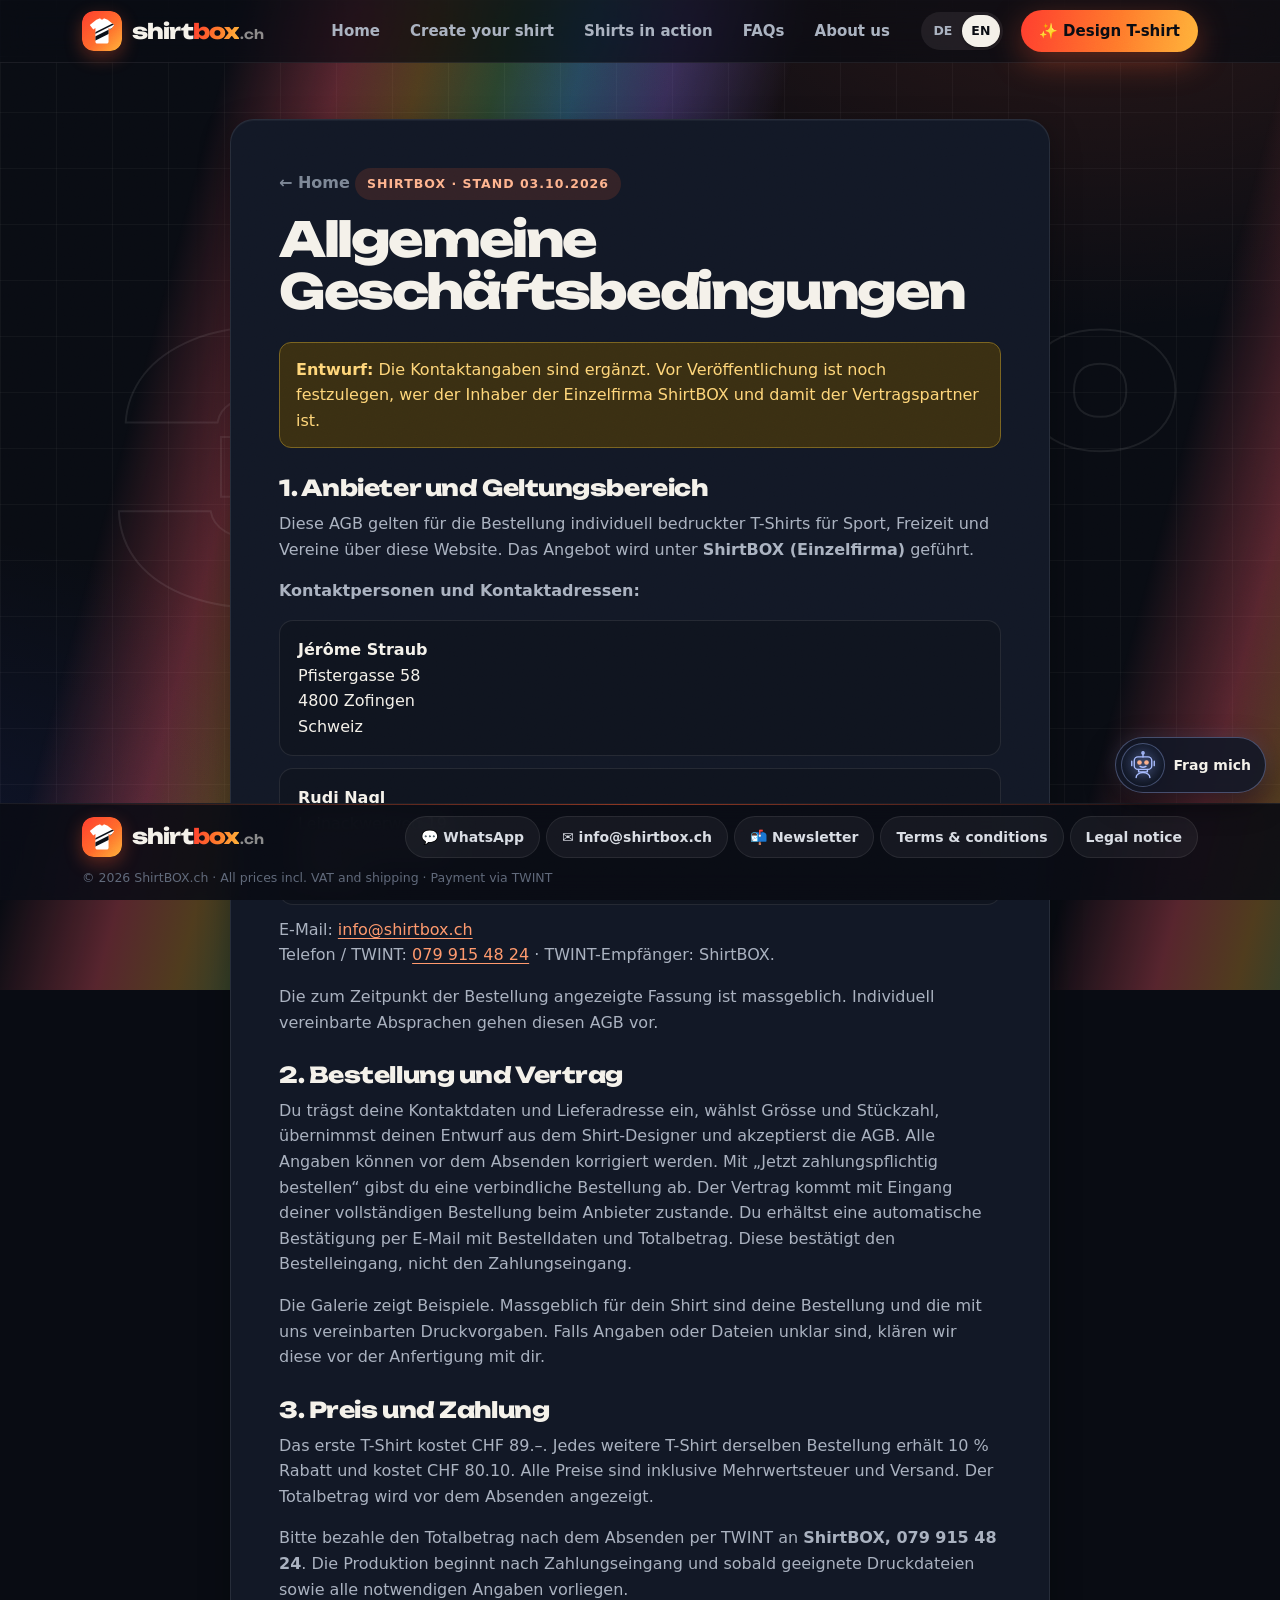
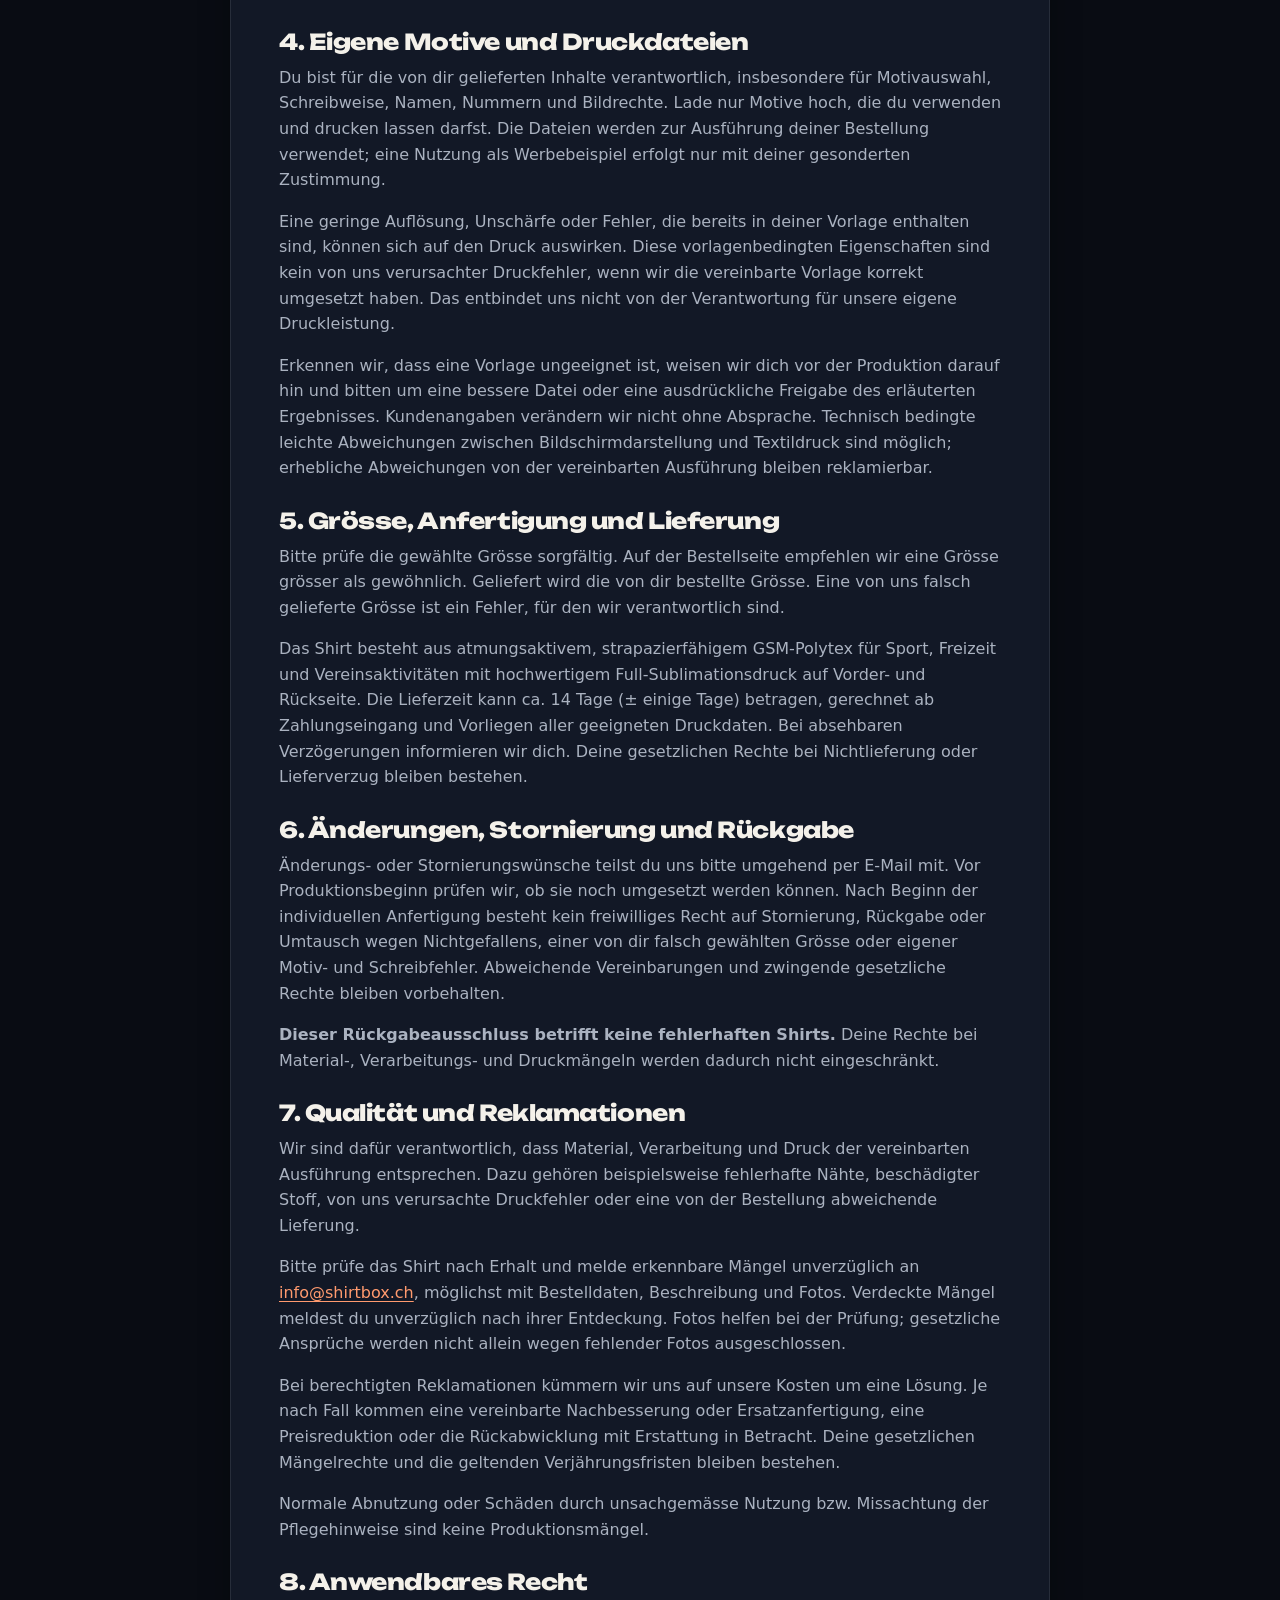
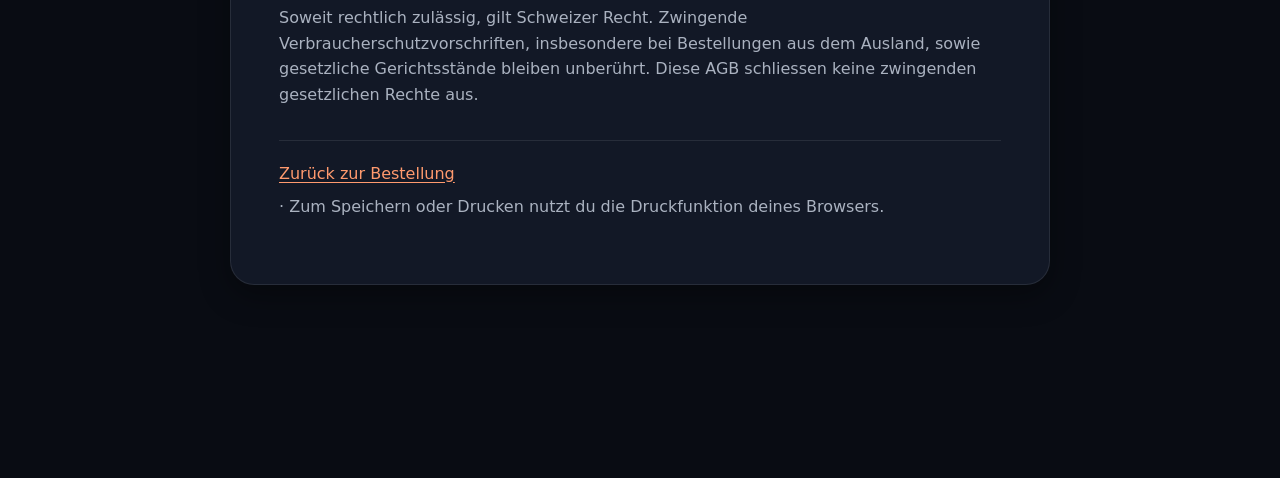
==== commit 101cebad: "Add files via upload" ====
--- a/agb.html
+++ b/agb.html
@@ -26,7 +26,7 @@
       <p>E-Mail: <a href="mailto:info@shirtbox.ch">info@shirtbox.ch</a><br>Telefon / TWINT: <a href="tel:+41799154824">079 915 48 24</a> · TWINT-Empfänger: ShirtBOX.</p>
       <p>Die zum Zeitpunkt der Bestellung angezeigte Fassung ist massgeblich. Individuell vereinbarte Absprachen gehen diesen AGB vor.</p></section>
     <section><h2>2. Bestellung und Vertrag</h2>
-      <p>Du trägst deine Kontaktdaten und Lieferadresse ein, wählst Grösse und Stückzahl, übernimmst deinen Entwurf aus dem Shirt-Designer und akzeptierst die AGB. Alle Angaben können vor dem Absenden korrigiert werden. Mit „Zahlungspflichtig bestellen“ gibst du eine verbindliche Bestellung ab. Der Vertrag kommt mit Eingang deiner vollständigen Bestellung beim Anbieter zustande. Du erhältst eine automatische Bestätigung per E-Mail mit Bestelldaten und Totalbetrag. Diese bestätigt den Bestelleingang, nicht den Zahlungseingang.</p>
+      <p>Du trägst deine Kontaktdaten und Lieferadresse ein, wählst Grösse und Stückzahl, übernimmst deinen Entwurf aus dem Shirt-Designer und akzeptierst die AGB. Alle Angaben können vor dem Absenden korrigiert werden. Mit „Jetzt zahlungspflichtig bestellen“ gibst du eine verbindliche Bestellung ab. Der Vertrag kommt mit Eingang deiner vollständigen Bestellung beim Anbieter zustande. Du erhältst eine automatische Bestätigung per E-Mail mit Bestelldaten und Totalbetrag. Diese bestätigt den Bestelleingang, nicht den Zahlungseingang.</p>
       <p>Die Galerie zeigt Beispiele. Massgeblich für dein Shirt sind deine Bestellung und die mit uns vereinbarten Druckvorgaben. Falls Angaben oder Dateien unklar sind, klären wir diese vor der Anfertigung mit dir.</p></section>
     <section><h2>3. Preis und Zahlung</h2>
       <p>Das erste T-Shirt kostet CHF 89.–. Jedes weitere T-Shirt derselben Bestellung erhält 10 % Rabatt und kostet CHF 80.10. Alle Preise sind inklusive Mehrwertsteuer und Versand. Der Totalbetrag wird vor dem Absenden angezeigt.</p>
@@ -57,6 +57,6 @@
 </div>
 <p class="footer-legal"><a class="footer-admin" href="https://admin.shirtbox.ch/" rel="nofollow">© 2026 ShirtBOX.ch</a> · Alle Preise inkl. MwSt. und Versand · Bezahlung per TWINT</p>
 </footer>
-<script defer src="navigation.js?v=20261103-du"></script><script defer src="language.js?v=20261103-sprache"></script><script defer src="shirti.js?v=20261103-du"></script>
+<script defer src="navigation.js?v=20261103-tastatur"></script><script defer src="language.js?v=20261103-eine-taste"></script><script defer src="shirti.js?v=20261103-neu"></script>
 </body>
 </html>
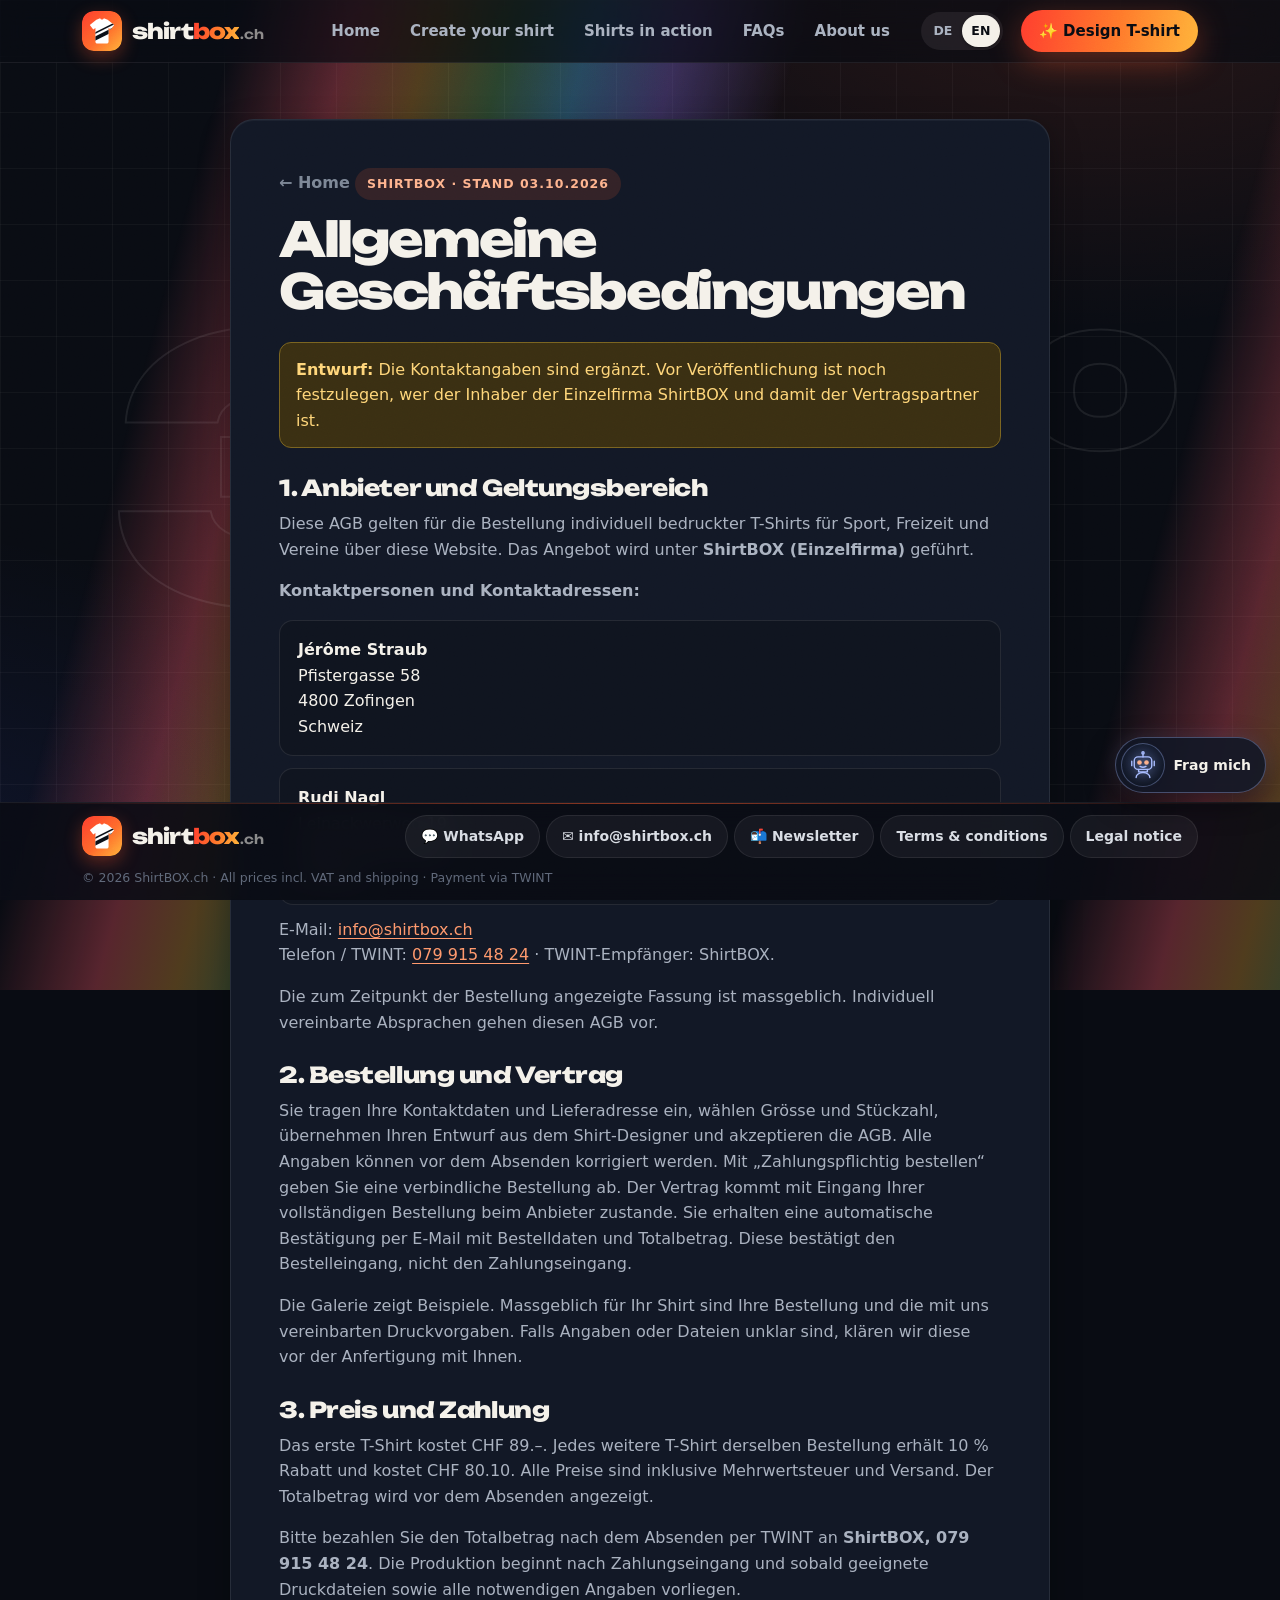
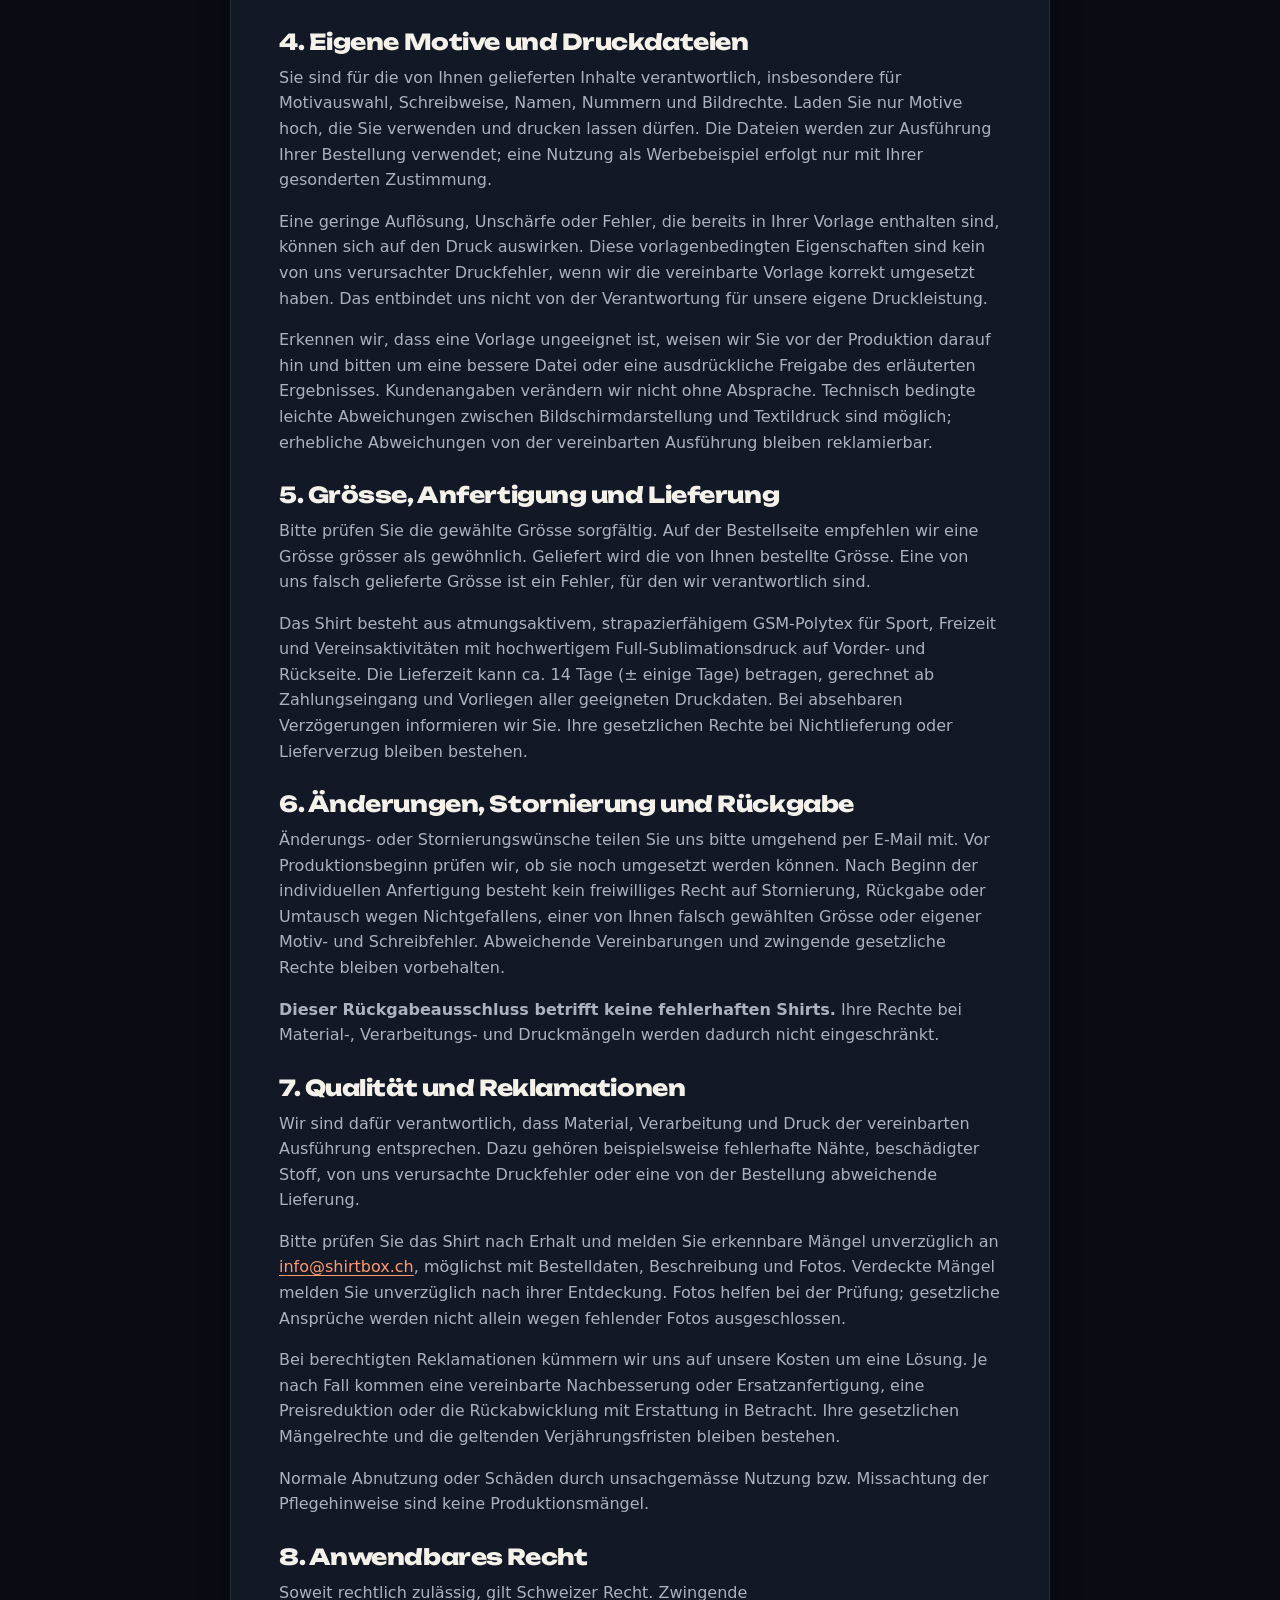
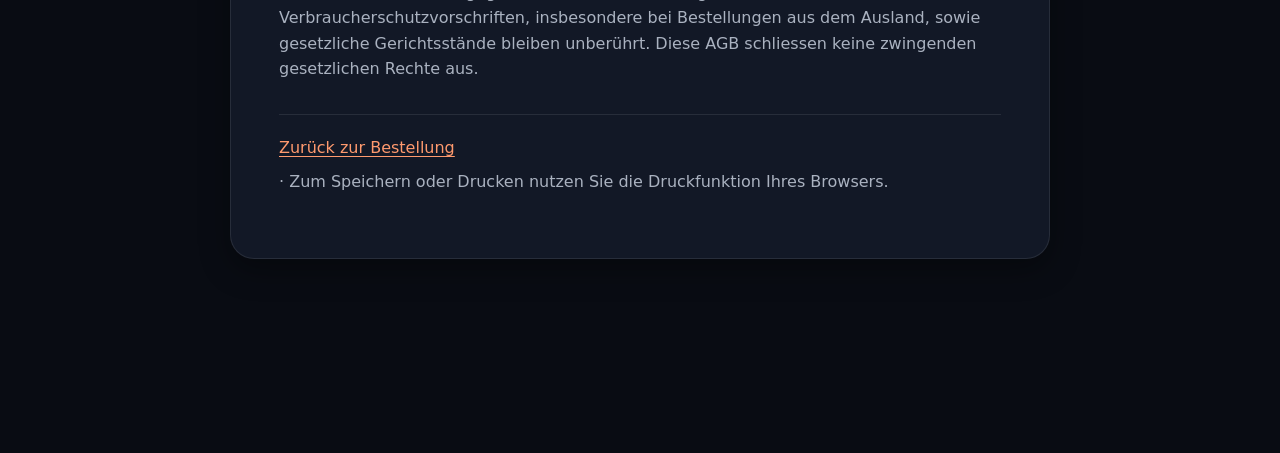
==== commit d40b31d9: "Add files via upload" ====
--- a/agb.html
+++ b/agb.html
@@ -26,29 +26,29 @@
       <p>E-Mail: <a href="mailto:info@shirtbox.ch">info@shirtbox.ch</a><br>Telefon / TWINT: <a href="tel:+41799154824">079 915 48 24</a> · TWINT-Empfänger: ShirtBOX.</p>
       <p>Die zum Zeitpunkt der Bestellung angezeigte Fassung ist massgeblich. Individuell vereinbarte Absprachen gehen diesen AGB vor.</p></section>
     <section><h2>2. Bestellung und Vertrag</h2>
-      <p>Du trägst deine Kontaktdaten und Lieferadresse ein, wählst Grösse und Stückzahl, übernimmst deinen Entwurf aus dem Shirt-Designer und akzeptierst die AGB. Alle Angaben können vor dem Absenden korrigiert werden. Mit „Jetzt zahlungspflichtig bestellen“ gibst du eine verbindliche Bestellung ab. Der Vertrag kommt mit Eingang deiner vollständigen Bestellung beim Anbieter zustande. Du erhältst eine automatische Bestätigung per E-Mail mit Bestelldaten und Totalbetrag. Diese bestätigt den Bestelleingang, nicht den Zahlungseingang.</p>
-      <p>Die Galerie zeigt Beispiele. Massgeblich für dein Shirt sind deine Bestellung und die mit uns vereinbarten Druckvorgaben. Falls Angaben oder Dateien unklar sind, klären wir diese vor der Anfertigung mit dir.</p></section>
+      <p>Sie tragen Ihre Kontaktdaten und Lieferadresse ein, wählen Grösse und Stückzahl, übernehmen Ihren Entwurf aus dem Shirt-Designer und akzeptieren die AGB. Alle Angaben können vor dem Absenden korrigiert werden. Mit „Zahlungspflichtig bestellen“ geben Sie eine verbindliche Bestellung ab. Der Vertrag kommt mit Eingang Ihrer vollständigen Bestellung beim Anbieter zustande. Sie erhalten eine automatische Bestätigung per E-Mail mit Bestelldaten und Totalbetrag. Diese bestätigt den Bestelleingang, nicht den Zahlungseingang.</p>
+      <p>Die Galerie zeigt Beispiele. Massgeblich für Ihr Shirt sind Ihre Bestellung und die mit uns vereinbarten Druckvorgaben. Falls Angaben oder Dateien unklar sind, klären wir diese vor der Anfertigung mit Ihnen.</p></section>
     <section><h2>3. Preis und Zahlung</h2>
       <p>Das erste T-Shirt kostet CHF 89.–. Jedes weitere T-Shirt derselben Bestellung erhält 10 % Rabatt und kostet CHF 80.10. Alle Preise sind inklusive Mehrwertsteuer und Versand. Der Totalbetrag wird vor dem Absenden angezeigt.</p>
-      <p>Bitte bezahle den Totalbetrag nach dem Absenden per TWINT an <strong>ShirtBOX, 079 915 48 24</strong>. Die Produktion beginnt nach Zahlungseingang und sobald geeignete Druckdateien sowie alle notwendigen Angaben vorliegen.</p></section>
+      <p>Bitte bezahlen Sie den Totalbetrag nach dem Absenden per TWINT an <strong>ShirtBOX, 079 915 48 24</strong>. Die Produktion beginnt nach Zahlungseingang und sobald geeignete Druckdateien sowie alle notwendigen Angaben vorliegen.</p></section>
     <section><h2>4. Eigene Motive und Druckdateien</h2>
-      <p>Du bist für die von dir gelieferten Inhalte verantwortlich, insbesondere für Motivauswahl, Schreibweise, Namen, Nummern und Bildrechte. Lade nur Motive hoch, die du verwenden und drucken lassen darfst. Die Dateien werden zur Ausführung deiner Bestellung verwendet; eine Nutzung als Werbebeispiel erfolgt nur mit deiner gesonderten Zustimmung.</p>
-      <p>Eine geringe Auflösung, Unschärfe oder Fehler, die bereits in deiner Vorlage enthalten sind, können sich auf den Druck auswirken. Diese vorlagenbedingten Eigenschaften sind kein von uns verursachter Druckfehler, wenn wir die vereinbarte Vorlage korrekt umgesetzt haben. Das entbindet uns nicht von der Verantwortung für unsere eigene Druckleistung.</p>
-      <p>Erkennen wir, dass eine Vorlage ungeeignet ist, weisen wir dich vor der Produktion darauf hin und bitten um eine bessere Datei oder eine ausdrückliche Freigabe des erläuterten Ergebnisses. Kundenangaben verändern wir nicht ohne Absprache. Technisch bedingte leichte Abweichungen zwischen Bildschirmdarstellung und Textildruck sind möglich; erhebliche Abweichungen von der vereinbarten Ausführung bleiben reklamierbar.</p></section>
+      <p>Sie sind für die von Ihnen gelieferten Inhalte verantwortlich, insbesondere für Motivauswahl, Schreibweise, Namen, Nummern und Bildrechte. Laden Sie nur Motive hoch, die Sie verwenden und drucken lassen dürfen. Die Dateien werden zur Ausführung Ihrer Bestellung verwendet; eine Nutzung als Werbebeispiel erfolgt nur mit Ihrer gesonderten Zustimmung.</p>
+      <p>Eine geringe Auflösung, Unschärfe oder Fehler, die bereits in Ihrer Vorlage enthalten sind, können sich auf den Druck auswirken. Diese vorlagenbedingten Eigenschaften sind kein von uns verursachter Druckfehler, wenn wir die vereinbarte Vorlage korrekt umgesetzt haben. Das entbindet uns nicht von der Verantwortung für unsere eigene Druckleistung.</p>
+      <p>Erkennen wir, dass eine Vorlage ungeeignet ist, weisen wir Sie vor der Produktion darauf hin und bitten um eine bessere Datei oder eine ausdrückliche Freigabe des erläuterten Ergebnisses. Kundenangaben verändern wir nicht ohne Absprache. Technisch bedingte leichte Abweichungen zwischen Bildschirmdarstellung und Textildruck sind möglich; erhebliche Abweichungen von der vereinbarten Ausführung bleiben reklamierbar.</p></section>
     <section><h2>5. Grösse, Anfertigung und Lieferung</h2>
-      <p>Bitte prüfe die gewählte Grösse sorgfältig. Auf der Bestellseite empfehlen wir eine Grösse grösser als gewöhnlich. Geliefert wird die von dir bestellte Grösse. Eine von uns falsch gelieferte Grösse ist ein Fehler, für den wir verantwortlich sind.</p>
-      <p>Das Shirt besteht aus atmungsaktivem, strapazierfähigem GSM-Polytex für Sport, Freizeit und Vereinsaktivitäten mit hochwertigem Full-Sublimationsdruck auf Vorder- und Rückseite. Die Lieferzeit kann ca. 14 Tage (± einige Tage) betragen, gerechnet ab Zahlungseingang und Vorliegen aller geeigneten Druckdaten. Bei absehbaren Verzögerungen informieren wir dich. Deine gesetzlichen Rechte bei Nichtlieferung oder Lieferverzug bleiben bestehen.</p></section>
+      <p>Bitte prüfen Sie die gewählte Grösse sorgfältig. Auf der Bestellseite empfehlen wir eine Grösse grösser als gewöhnlich. Geliefert wird die von Ihnen bestellte Grösse. Eine von uns falsch gelieferte Grösse ist ein Fehler, für den wir verantwortlich sind.</p>
+      <p>Das Shirt besteht aus atmungsaktivem, strapazierfähigem GSM-Polytex für Sport, Freizeit und Vereinsaktivitäten mit hochwertigem Full-Sublimationsdruck auf Vorder- und Rückseite. Die Lieferzeit kann ca. 14 Tage (± einige Tage) betragen, gerechnet ab Zahlungseingang und Vorliegen aller geeigneten Druckdaten. Bei absehbaren Verzögerungen informieren wir Sie. Ihre gesetzlichen Rechte bei Nichtlieferung oder Lieferverzug bleiben bestehen.</p></section>
     <section><h2>6. Änderungen, Stornierung und Rückgabe</h2>
-      <p>Änderungs- oder Stornierungswünsche teilst du uns bitte umgehend per E-Mail mit. Vor Produktionsbeginn prüfen wir, ob sie noch umgesetzt werden können. Nach Beginn der individuellen Anfertigung besteht kein freiwilliges Recht auf Stornierung, Rückgabe oder Umtausch wegen Nichtgefallens, einer von dir falsch gewählten Grösse oder eigener Motiv- und Schreibfehler. Abweichende Vereinbarungen und zwingende gesetzliche Rechte bleiben vorbehalten.</p>
-      <p><strong>Dieser Rückgabeausschluss betrifft keine fehlerhaften Shirts.</strong> Deine Rechte bei Material-, Verarbeitungs- und Druckmängeln werden dadurch nicht eingeschränkt.</p></section>
+      <p>Änderungs- oder Stornierungswünsche teilen Sie uns bitte umgehend per E-Mail mit. Vor Produktionsbeginn prüfen wir, ob sie noch umgesetzt werden können. Nach Beginn der individuellen Anfertigung besteht kein freiwilliges Recht auf Stornierung, Rückgabe oder Umtausch wegen Nichtgefallens, einer von Ihnen falsch gewählten Grösse oder eigener Motiv- und Schreibfehler. Abweichende Vereinbarungen und zwingende gesetzliche Rechte bleiben vorbehalten.</p>
+      <p><strong>Dieser Rückgabeausschluss betrifft keine fehlerhaften Shirts.</strong> Ihre Rechte bei Material-, Verarbeitungs- und Druckmängeln werden dadurch nicht eingeschränkt.</p></section>
     <section><h2>7. Qualität und Reklamationen</h2>
       <p>Wir sind dafür verantwortlich, dass Material, Verarbeitung und Druck der vereinbarten Ausführung entsprechen. Dazu gehören beispielsweise fehlerhafte Nähte, beschädigter Stoff, von uns verursachte Druckfehler oder eine von der Bestellung abweichende Lieferung.</p>
-      <p>Bitte prüfe das Shirt nach Erhalt und melde erkennbare Mängel unverzüglich an <a href="mailto:info@shirtbox.ch">info@shirtbox.ch</a>, möglichst mit Bestelldaten, Beschreibung und Fotos. Verdeckte Mängel meldest du unverzüglich nach ihrer Entdeckung. Fotos helfen bei der Prüfung; gesetzliche Ansprüche werden nicht allein wegen fehlender Fotos ausgeschlossen.</p>
-      <p>Bei berechtigten Reklamationen kümmern wir uns auf unsere Kosten um eine Lösung. Je nach Fall kommen eine vereinbarte Nachbesserung oder Ersatzanfertigung, eine Preisreduktion oder die Rückabwicklung mit Erstattung in Betracht. Deine gesetzlichen Mängelrechte und die geltenden Verjährungsfristen bleiben bestehen.</p>
+      <p>Bitte prüfen Sie das Shirt nach Erhalt und melden Sie erkennbare Mängel unverzüglich an <a href="mailto:info@shirtbox.ch">info@shirtbox.ch</a>, möglichst mit Bestelldaten, Beschreibung und Fotos. Verdeckte Mängel melden Sie unverzüglich nach ihrer Entdeckung. Fotos helfen bei der Prüfung; gesetzliche Ansprüche werden nicht allein wegen fehlender Fotos ausgeschlossen.</p>
+      <p>Bei berechtigten Reklamationen kümmern wir uns auf unsere Kosten um eine Lösung. Je nach Fall kommen eine vereinbarte Nachbesserung oder Ersatzanfertigung, eine Preisreduktion oder die Rückabwicklung mit Erstattung in Betracht. Ihre gesetzlichen Mängelrechte und die geltenden Verjährungsfristen bleiben bestehen.</p>
       <p>Normale Abnutzung oder Schäden durch unsachgemässe Nutzung bzw. Missachtung der Pflegehinweise sind keine Produktionsmängel.</p></section>
     <section><h2>8. Anwendbares Recht</h2>
       <p>Soweit rechtlich zulässig, gilt Schweizer Recht. Zwingende Verbraucherschutzvorschriften, insbesondere bei Bestellungen aus dem Ausland, sowie gesetzliche Gerichtsstände bleiben unberührt. Diese AGB schliessen keine zwingenden gesetzlichen Rechte aus.</p></section>
-    <p class="legal-actions"><a href="index.html">Zurück zur Bestellung</a> · Zum Speichern oder Drucken nutzt du die Druckfunktion deines Browsers.</p>
+    <p class="legal-actions"><a href="index.html">Zurück zur Bestellung</a> · Zum Speichern oder Drucken nutzen Sie die Druckfunktion Ihres Browsers.</p>
   </main>
 <footer class="site-footer">
 <div class="footer-inner">
@@ -57,6 +57,6 @@
 </div>
 <p class="footer-legal"><a class="footer-admin" href="https://admin.shirtbox.ch/" rel="nofollow">© 2026 ShirtBOX.ch</a> · Alle Preise inkl. MwSt. und Versand · Bezahlung per TWINT</p>
 </footer>
-<script defer src="navigation.js?v=20261103-tastatur"></script><script defer src="language.js?v=20261103-eine-taste"></script><script defer src="shirti.js?v=20261103-neu"></script>
+<script defer src="navigation.js?v=20261101-hinher"></script><script defer src="language.js?v=20261031-5mb"></script><script defer src="shirti.js?v=20261031-5mb"></script>
 </body>
 </html>
